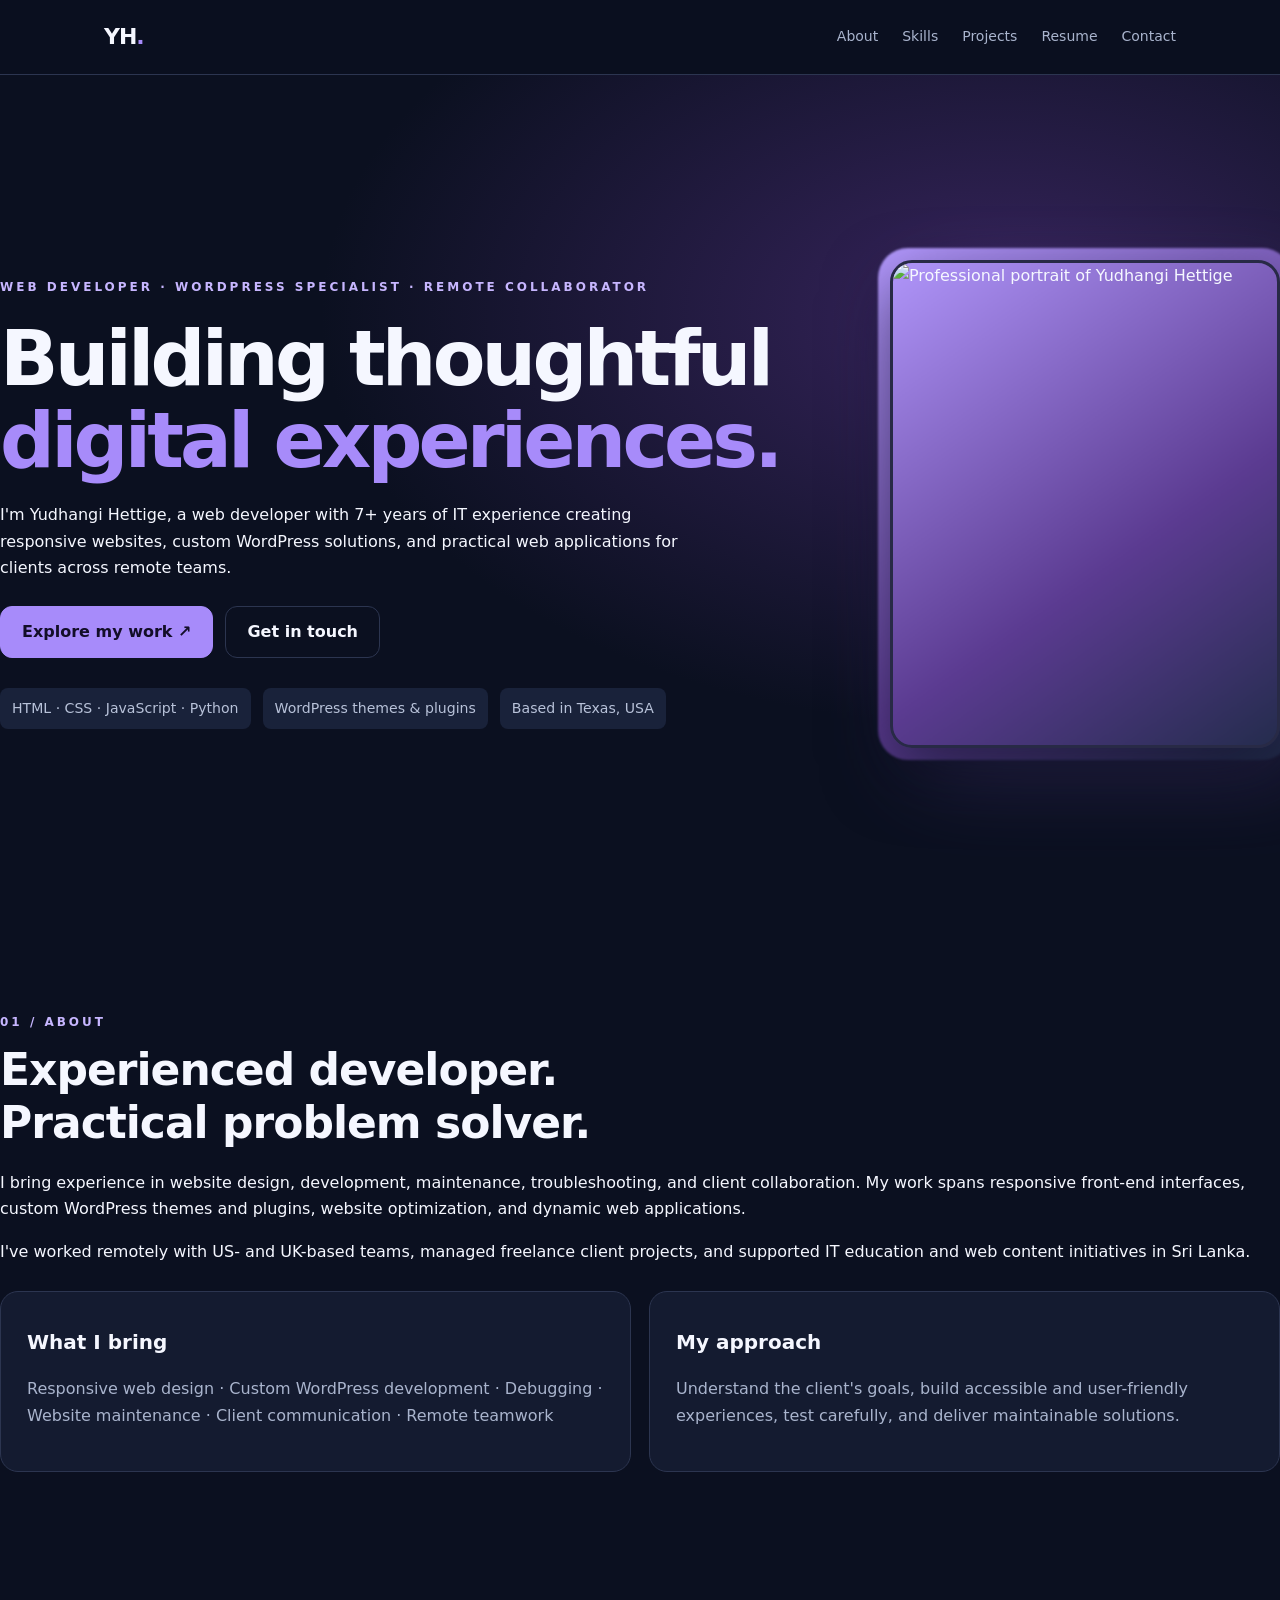
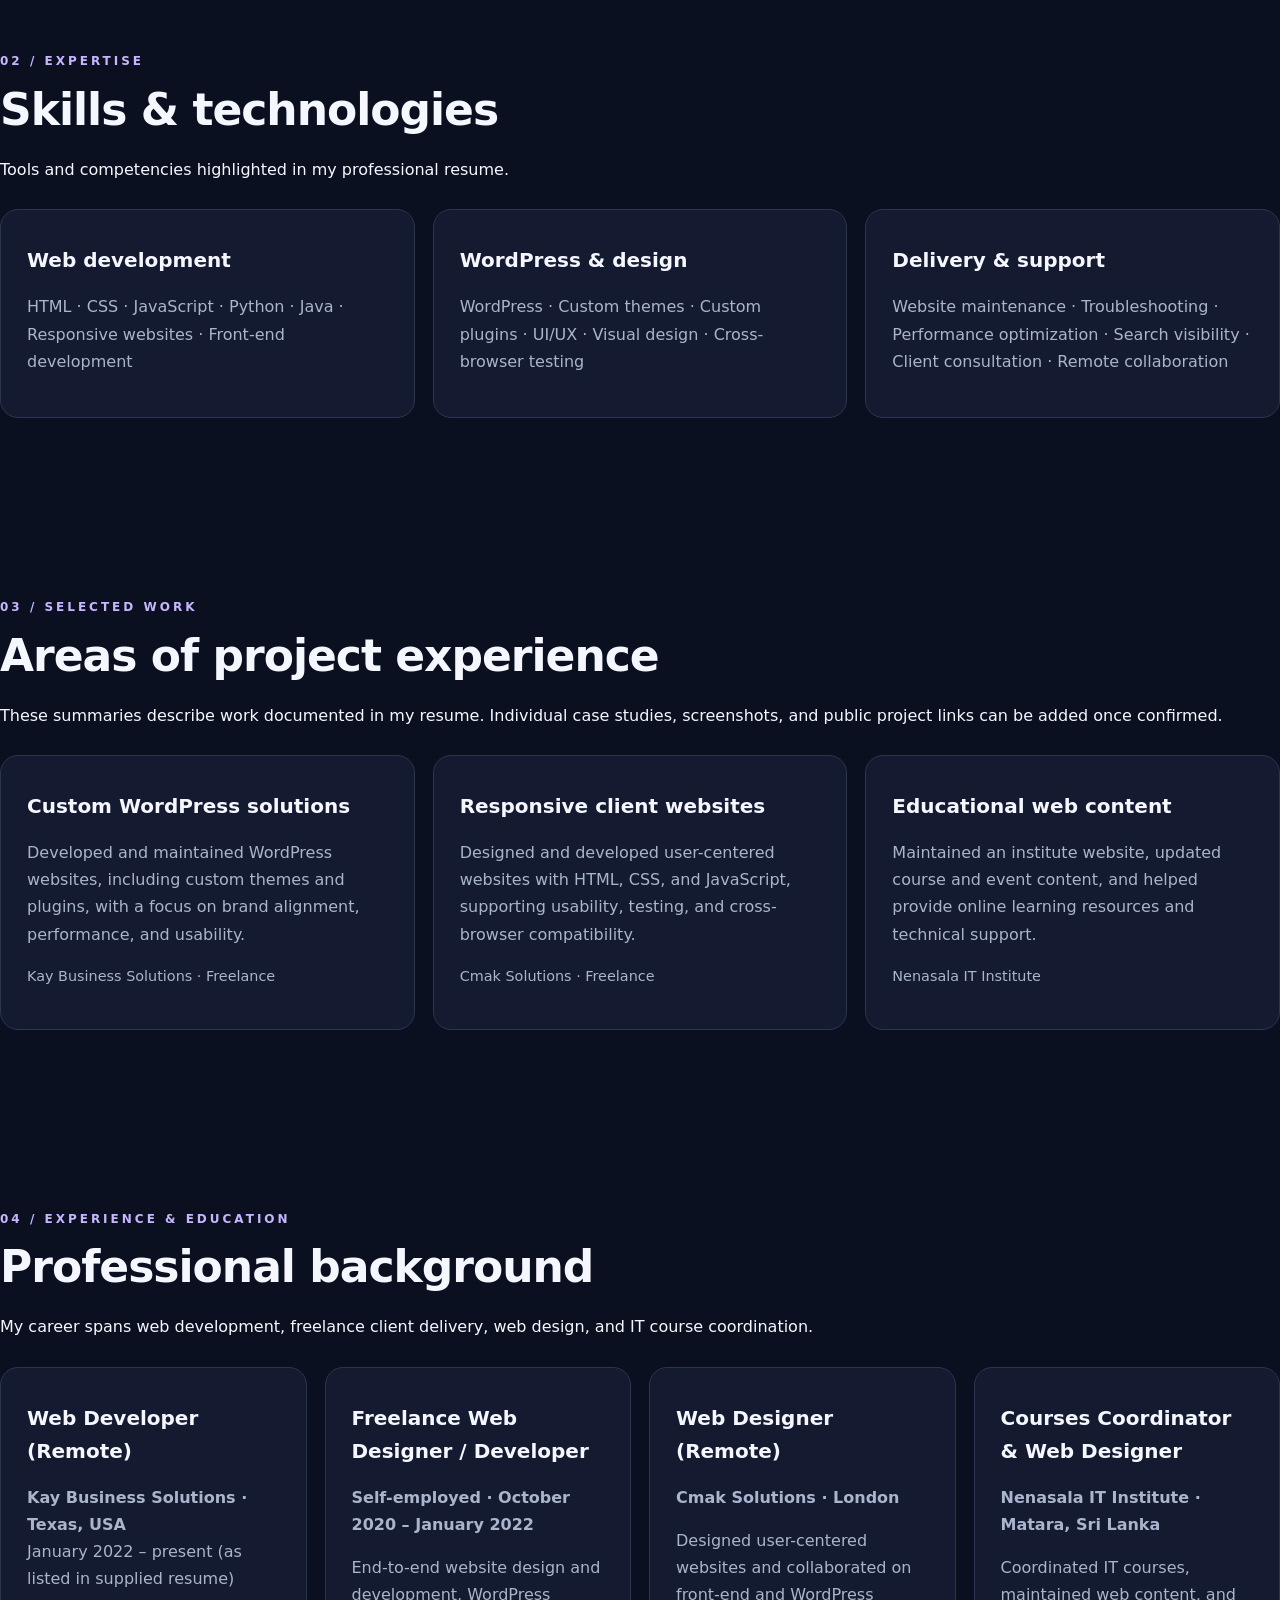
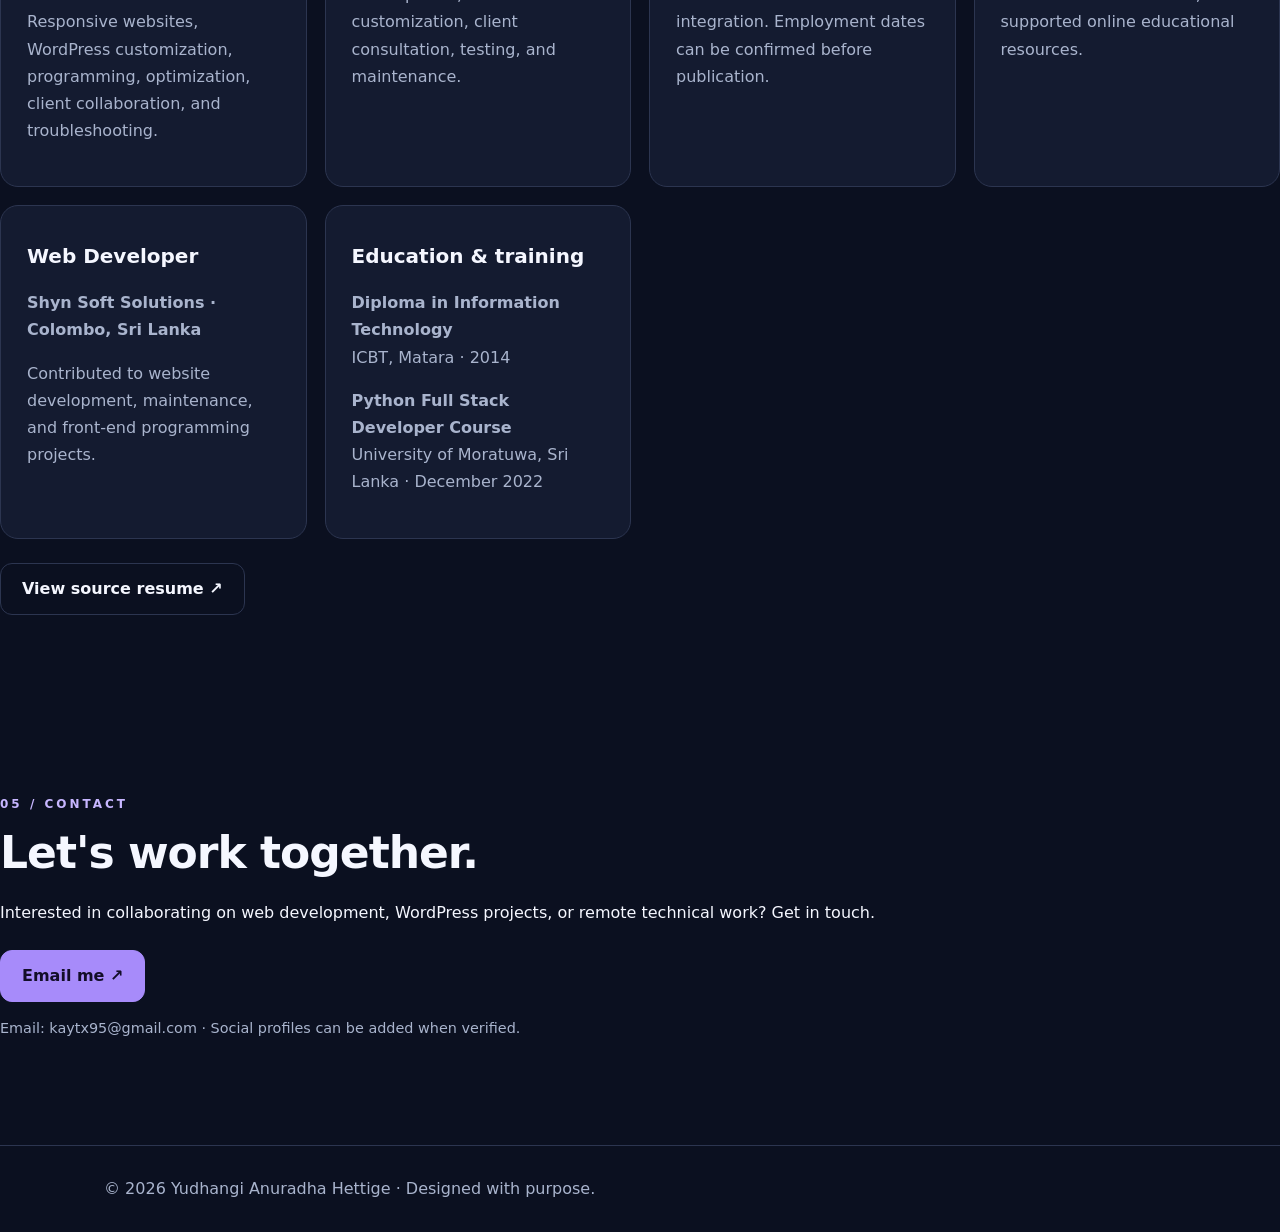
==== index.html @ 3c9ae33c "Add portfolio website homepage" ====
<!DOCTYPE html>

<html lang="en"><head><meta charset="utf-8"/><meta content="width=device-width,initial-scale=1" name="viewport"/><meta content="Portfolio of Yudhangi Anuradha Hettige — web developer specializing in responsive frontend development, WordPress, and modern web experiences." name="description"/><title>Yudhangi Hettige | Web Developer</title><style>:root{--bg:#0b1020;--panel:#141b30;--text:#f5f7ff;--muted:#a9b4cd;--accent:#a78bfa;--line:#2c3550}*{box-sizing:border-box}html{scroll-behavior:smooth}body{margin:0;background:var(--bg);color:var(--text);font:16px/1.65 Inter,system-ui,-apple-system,Segoe UI,sans-serif}a{color:inherit;text-decoration:none}button{font:inherit}header{position:sticky;top:0;background:#0b1020ed;backdrop-filter:blur(12px);z-index:10;border-bottom:1px solid var(--line)}.wrap{max-width:1120px;margin:auto;padding:0 24px}.nav{display:flex;align-items:center;justify-content:space-between;min-height:74px;gap:20px}.logo{font-size:22px;font-weight:800;letter-spacing:-1px}.logo span,.gradient{color:var(--accent)}nav{display:flex;gap:24px;flex-wrap:wrap}nav a{font-size:14px;color:var(--muted)}nav a:hover,a:focus-visible{color:white}section{padding:90px 0}.hero{padding:115px 0 100px;background:radial-gradient(ellipse at 78% 28%,#37245d 0,transparent 48%)}.eyebrow{color:#c7b6ff;text-transform:uppercase;letter-spacing:3px;font-weight:700;font-size:12px}.hero h1{font-size:clamp(44px,7vw,82px);letter-spacing:-3px;line-height:1.07;max-width:860px;margin:20px 0}.lead{font-size:20px;max-width:690px;color:var(--muted)}.actions{display:flex;gap:14px;flex-wrap:wrap;margin-top:32px}.btn{display:inline-block;border-radius:12px;padding:12px 21px;font-weight:700;border:1px solid var(--line)}.primary{background:var(--accent);color:#130e28;border-color:var(--accent)}.btn:hover{transform:translateY(-2px)}.stats{display:flex;gap:32px;flex-wrap:wrap;margin-top:65px;color:var(--muted)}.stats strong{display:block;color:white;font-size:18px}h2{font-size:clamp(30px,4vw,44px);line-height:1.2;letter-spacing:-1px;margin:12px 0 20px}.section-intro{color:var(--muted);max-width:690px}.grid{display:grid;grid-template-columns:repeat(3,1fr);gap:18px;margin-top:30px}.card{background:var(--panel);border:1px solid var(--line);border-radius:18px;padding:26px}.card h3{font-size:20px;margin:8px 0}.card p{color:var(--muted)}.tag{display:inline-block;background:#2b2446;color:#d5c7ff;border:1px solid #493b73;padding:5px 11px;border-radius:100px;font-size:12px;margin:4px 4px 4px 0}.project-icon{font-size:34px}.project-link{display:inline-block;margin-top:14px;color:#cbb8ff;font-weight:700}.about-grid{display:grid;grid-template-columns:1.15fr .85fr;gap:30px;align-items:start}.about-grid p{color:var(--muted)}.resume{background:linear-gradient(110deg,#211b3a,#141b30);border:1px solid #493b73;border-radius:22px;padding:35px;display:flex;justify-content:space-between;align-items:center;gap:20px}.resume p{color:var(--muted)}footer{padding:30px 0;border-top:1px solid var(--line);color:var(--muted)}.contact-links{display:flex;gap:14px;flex-wrap:wrap}.note{font-size:13px;color:var(--muted)}@media(max-width:750px){nav{gap:12px}nav a{font-size:12px}.grid,.about-grid{grid-template-columns:1fr}.resume{display:block}.hero{padding:80px 0}section{padding:65px 0}.hero h1{letter-spacing:-2px}}@media(prefers-reduced-motion:reduce){html{scroll-behavior:auto}.btn:hover{transform:none}}
.hero .container{padding-top:70px;padding-bottom:75px}.hero h1{font-size:clamp(2.7rem,6vw,5.3rem);line-height:1.07;letter-spacing:-.05em}.hero h1 span{color:#a78bfa}.hero p{max-width:680px}.hero-meta{display:flex;gap:12px;flex-wrap:wrap;margin-top:30px;color:#b8c2d9;font-size:.88rem}.hero-meta span{padding:9px 12px;background:#19223a;border-radius:8px}.cards{display:grid;grid-template-columns:repeat(auto-fit,minmax(245px,1fr));gap:18px;margin-top:26px}.cards .card{min-width:0}.cards .card p{line-height:1.7}.muted{color:#a9b4cd;font-size:.9rem}.actions{display:flex;flex-wrap:wrap;gap:12px;margin-top:24px}section{scroll-margin-top:70px}</style><style>
.hero-layout{display:grid;grid-template-columns:minmax(0,1.4fr) minmax(250px,.75fr);align-items:center;gap:clamp(24px,5vw,80px)}
.hero-copy{min-width:0}.hero-portrait{position:relative;max-width:390px;width:100%;justify-self:end;isolation:isolate}
.hero-portrait:before{content:"";position:absolute;inset:-12px;border-radius:30px;background:linear-gradient(145deg,#b49aff,#5b3b91 60%,#202b48);z-index:-1;filter:blur(1px)}
.hero-portrait:after{content:"";position:absolute;inset:30px -20px -20px 30px;background:#9068e6;opacity:.28;filter:blur(45px);z-index:-2}
.hero-portrait img{display:block;width:100%;height:auto;aspect-ratio:4/5;object-fit:cover;object-position:center top;border-radius:22px;border:3px solid #282a46;box-shadow:0 24px 65px #05081680}
@media(max-width:850px){.hero-layout{grid-template-columns:1fr}.hero-portrait{grid-row:1;justify-self:center;max-width:280px}.hero-copy{text-align:center}.hero-copy .actions,.hero-copy .hero-meta{justify-content:center}.hero-copy .lead{margin-inline:auto}.hero-copy h1{margin-inline:auto}}
</style></head><body><header><div class="wrap nav"><a class="logo" href="#home">YH<span>.</span></a><nav aria-label="Main navigation"><a href="#about">About</a><a href="#skills">Skills</a><a href="#projects">Projects</a><a href="#resume">Resume</a><a href="#contact">Contact</a></nav></div></header><main><section class="hero" id="home"><div class="container"><div class="hero-layout"><div class="hero-copy"><div class="eyebrow">WEB DEVELOPER · WORDPRESS SPECIALIST · REMOTE COLLABORATOR</div><h1>Building thoughtful<br/><span>digital experiences.</span></h1><p>I'm Yudhangi Hettige, a web developer with 7+ years of IT experience creating responsive websites, custom WordPress solutions, and practical web applications for clients across remote teams.</p><div class="actions"><a class="btn primary" href="#projects">Explore my work ↗</a><a class="btn secondary" href="mailto:kaytx95@gmail.com">Get in touch</a></div><div class="hero-meta"><span>HTML · CSS · JavaScript · Python</span><span>WordPress themes &amp; plugins</span><span>Based in Texas, USA</span></div></div><div class="hero-portrait"><img alt="Professional portrait of Yudhangi Hettige" height="1200" loading="eager" src="professional-headshot.png" width="1200"/></div></div></div></section><section id="about"><div class="container"><div class="eyebrow">01 / ABOUT</div><h2>Experienced developer.<br/>Practical problem solver.</h2><p>I bring experience in website design, development, maintenance, troubleshooting, and client collaboration. My work spans responsive front-end interfaces, custom WordPress themes and plugins, website optimization, and dynamic web applications.</p><p>I've worked remotely with US- and UK-based teams, managed freelance client projects, and supported IT education and web content initiatives in Sri Lanka.</p><div class="cards"><article class="card"><h3>What I bring</h3><p>Responsive web design · Custom WordPress development · Debugging · Website maintenance · Client communication · Remote teamwork</p></article><article class="card"><h3>My approach</h3><p>Understand the client's goals, build accessible and user-friendly experiences, test carefully, and deliver maintainable solutions.</p></article></div></div></section><section id="skills"><div class="container"><div class="eyebrow">02 / EXPERTISE</div><h2>Skills &amp; technologies</h2><p>Tools and competencies highlighted in my professional resume.</p><div class="cards"><article class="card"><h3>Web development</h3><p>HTML · CSS · JavaScript · Python · Java · Responsive websites · Front-end development</p></article><article class="card"><h3>WordPress &amp; design</h3><p>WordPress · Custom themes · Custom plugins · UI/UX · Visual design · Cross-browser testing</p></article><article class="card"><h3>Delivery &amp; support</h3><p>Website maintenance · Troubleshooting · Performance optimization · Search visibility · Client consultation · Remote collaboration</p></article></div></div></section><section id="projects"><div class="container"><div class="eyebrow">03 / SELECTED WORK</div><h2>Areas of project experience</h2><p>These summaries describe work documented in my resume. Individual case studies, screenshots, and public project links can be added once confirmed.</p><div class="cards"><article class="card"><h3>Custom WordPress solutions</h3><p>Developed and maintained WordPress websites, including custom themes and plugins, with a focus on brand alignment, performance, and usability.</p><p class="muted">Kay Business Solutions · Freelance</p></article><article class="card"><h3>Responsive client websites</h3><p>Designed and developed user-centered websites with HTML, CSS, and JavaScript, supporting usability, testing, and cross-browser compatibility.</p><p class="muted">Cmak Solutions · Freelance</p></article><article class="card"><h3>Educational web content</h3><p>Maintained an institute website, updated course and event content, and helped provide online learning resources and technical support.</p><p class="muted">Nenasala IT Institute</p></article></div></div></section><section id="resume"><div class="container"><div class="eyebrow">04 / EXPERIENCE &amp; EDUCATION</div><h2>Professional background</h2><p>My career spans web development, freelance client delivery, web design, and IT course coordination.</p><div class="cards"><article class="card"><h3>Web Developer (Remote)</h3><p><strong>Kay Business Solutions · Texas, USA</strong><br/>January 2022 – present (as listed in supplied resume)</p><p>Responsive websites, WordPress customization, programming, optimization, client collaboration, and troubleshooting.</p></article><article class="card"><h3>Freelance Web Designer / Developer</h3><p><strong>Self-employed · October 2020 – January 2022</strong></p><p>End-to-end website design and development, WordPress customization, client consultation, testing, and maintenance.</p></article><article class="card"><h3>Web Designer (Remote)</h3><p><strong>Cmak Solutions · London</strong></p><p>Designed user-centered websites and collaborated on front-end and WordPress integration. Employment dates can be confirmed before publication.</p></article><article class="card"><h3>Courses Coordinator &amp; Web Designer</h3><p><strong>Nenasala IT Institute · Matara, Sri Lanka</strong></p><p>Coordinated IT courses, maintained web content, and supported online educational resources.</p></article><article class="card"><h3>Web Developer</h3><p><strong>Shyn Soft Solutions · Colombo, Sri Lanka</strong></p><p>Contributed to website development, maintenance, and front-end programming projects.</p></article><article class="card"><h3>Education &amp; training</h3><p><strong>Diploma in Information Technology</strong><br/>ICBT, Matara · 2014</p><p><strong>Python Full Stack Developer Course</strong><br/>University of Moratuwa, Sri Lanka · December 2022</p></article></div><div class="actions"><a class="btn secondary" href="resume.pdf" rel="noopener" target="_blank">View source resume ↗</a></div></div></section><section id="contact"><div class="container"><div class="eyebrow">05 / CONTACT</div><h2>Let's work together.</h2><p>Interested in collaborating on web development, WordPress projects, or remote technical work? Get in touch.</p><div class="actions"><a class="btn primary" href="mailto:kaytx95@gmail.com">Email me ↗</a></div><p class="muted">Email: kaytx95@gmail.com · Social profiles can be added when verified.</p></div></section></main><footer><div class="wrap">© <span id="year"></span> Yudhangi Anuradha Hettige · Designed with purpose.</div></footer><script>document.getElementById('year').textContent=new Date().getFullYear();</script></body></html>
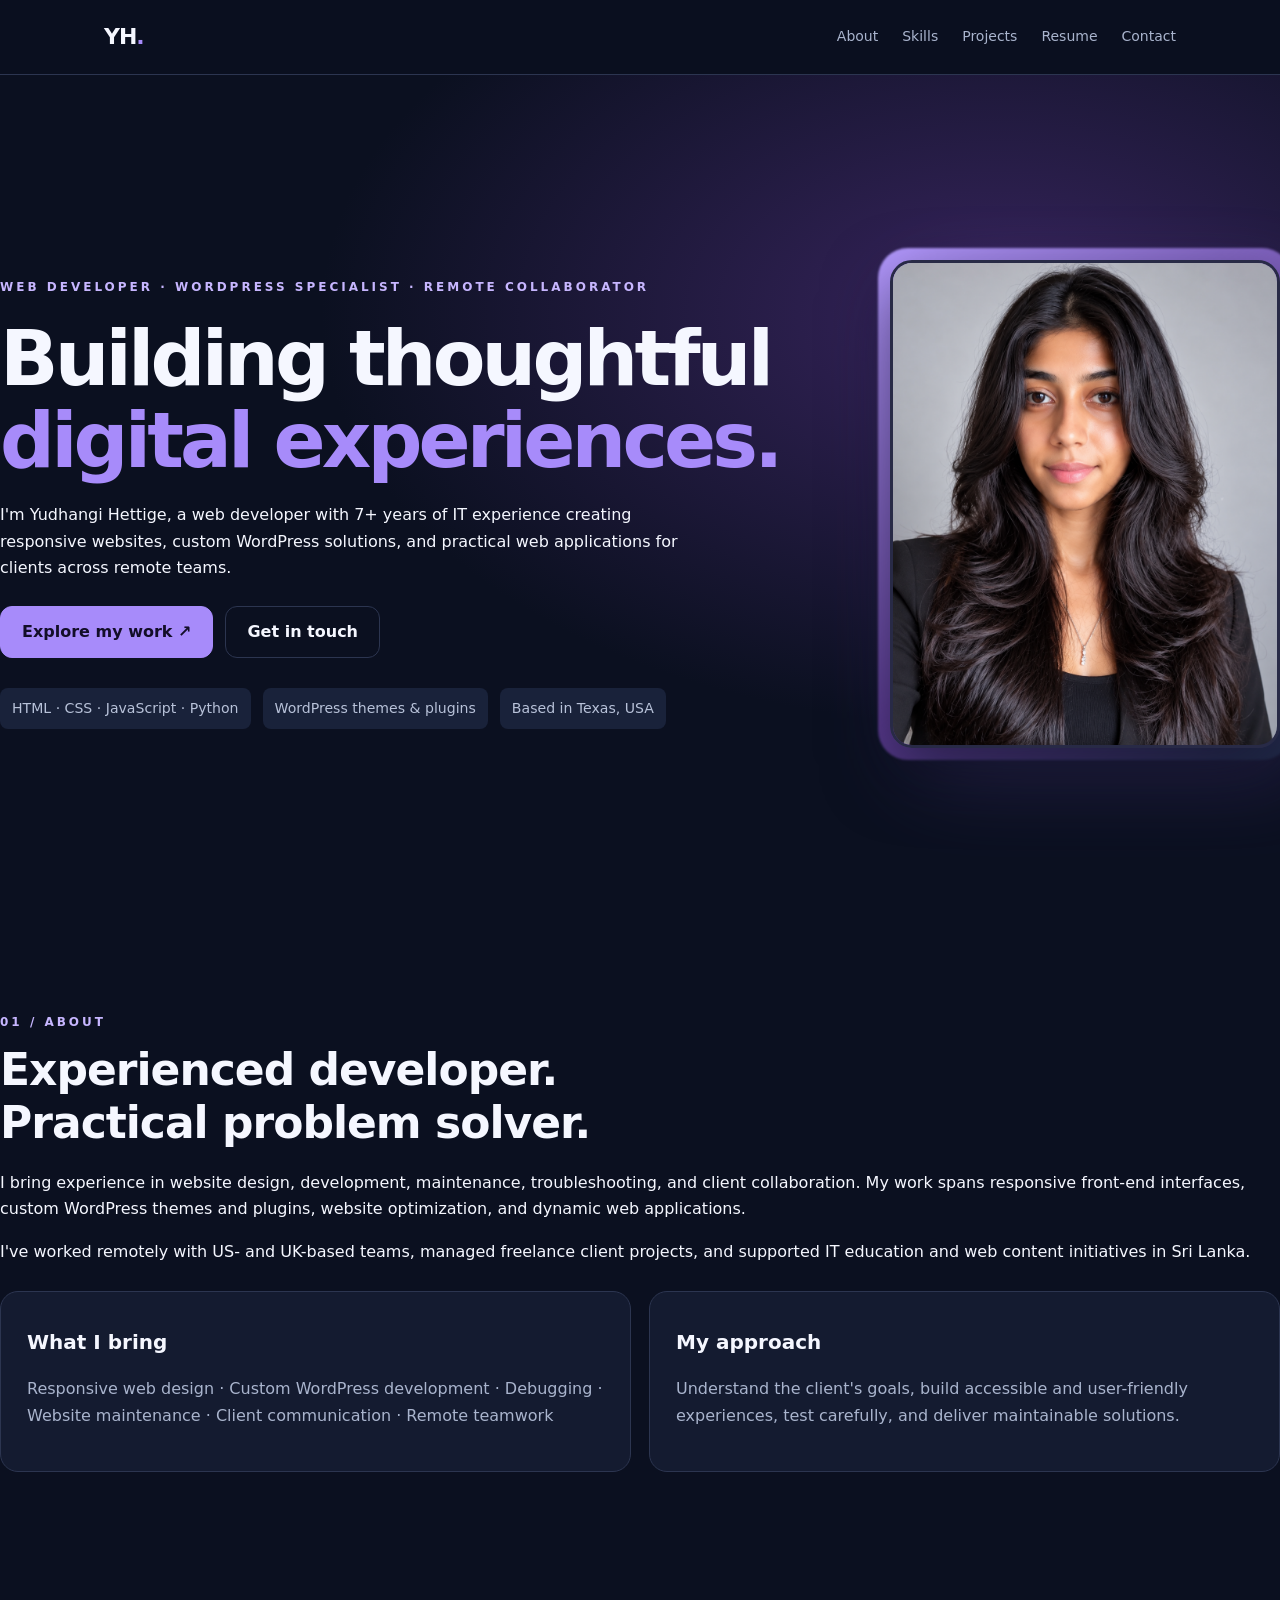
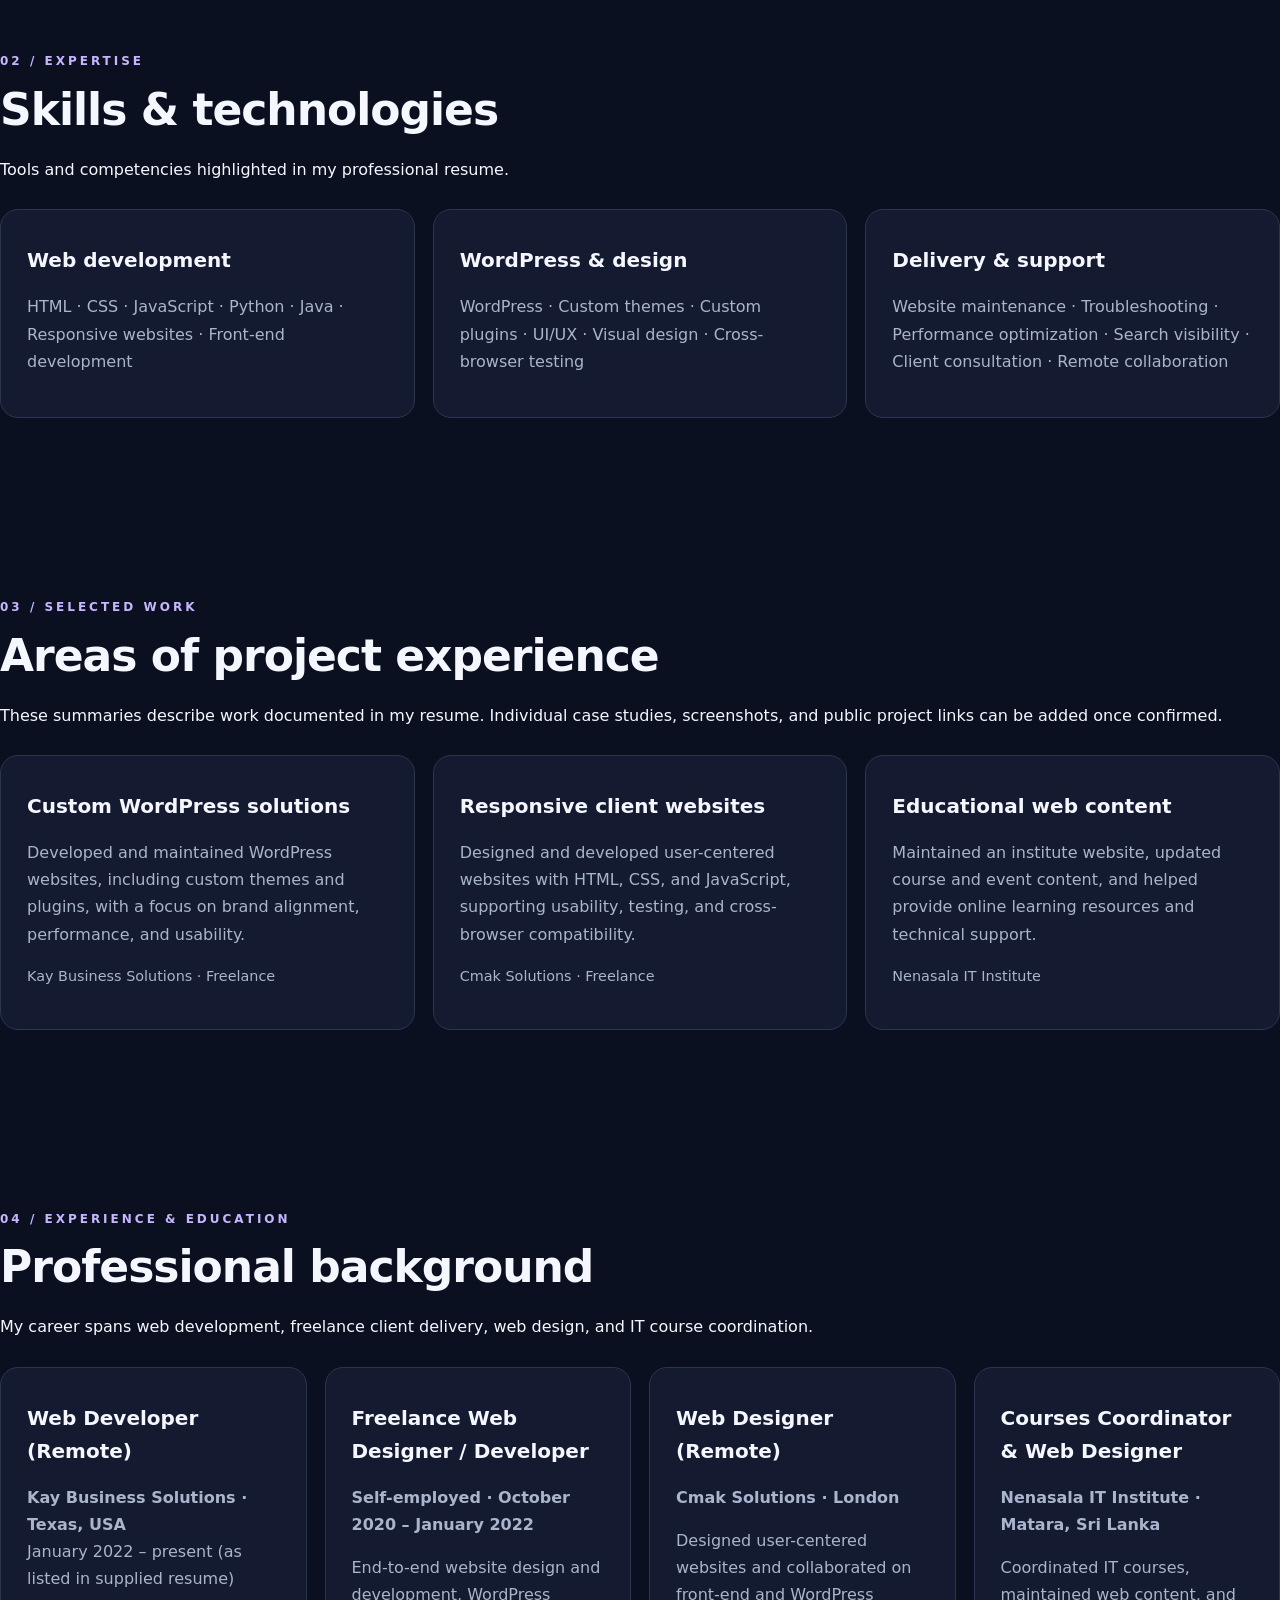
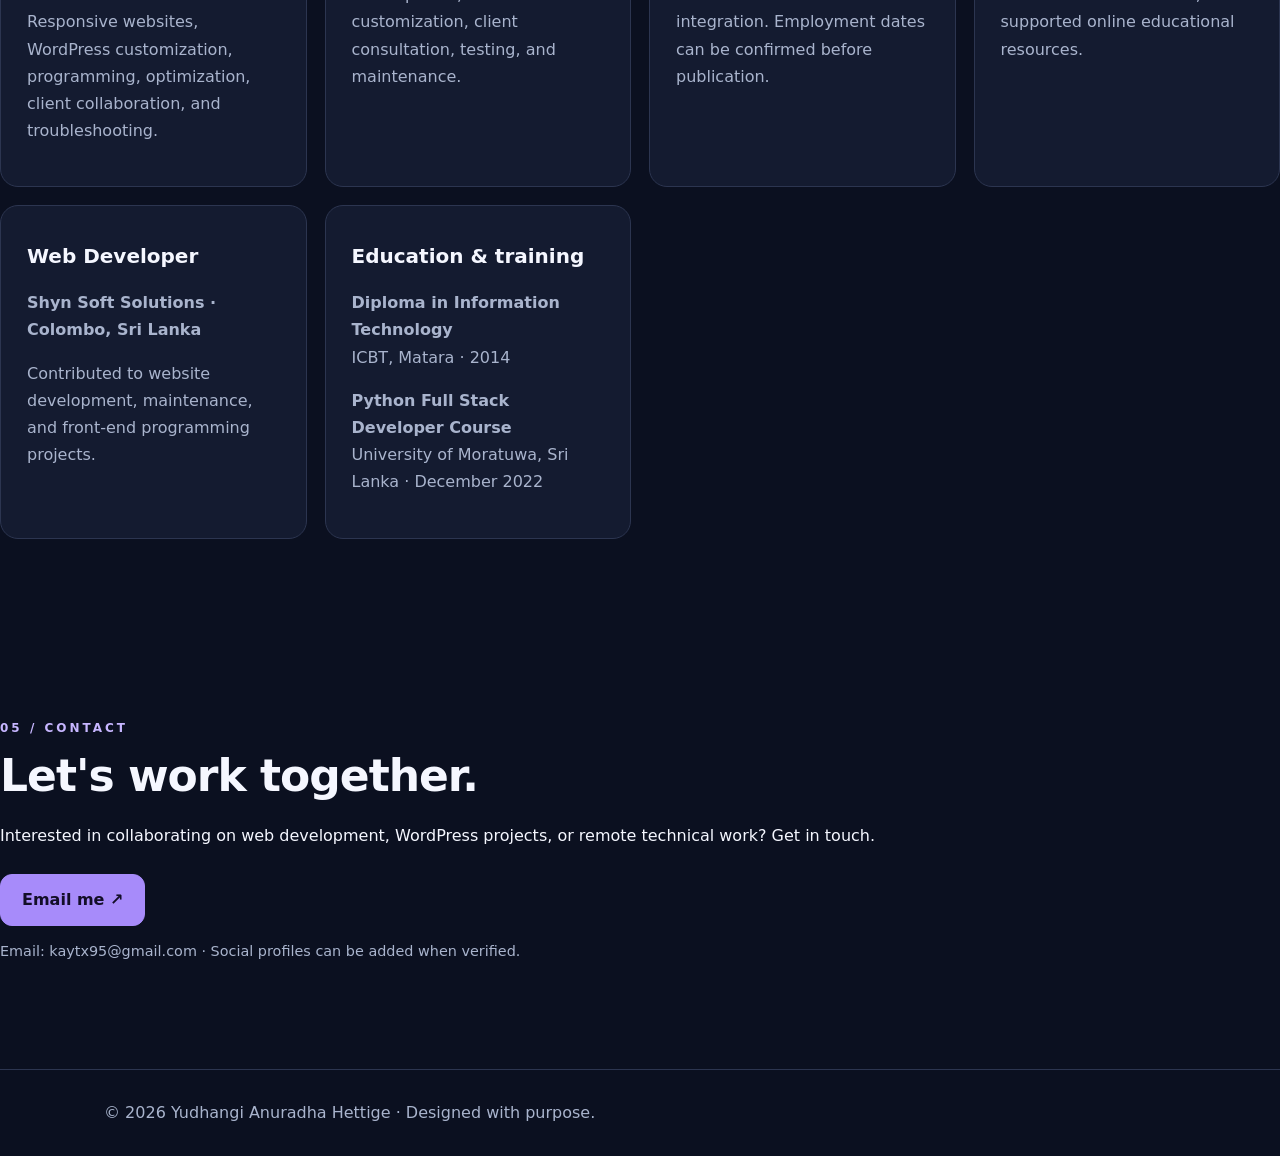
==== commit 3f4f936d: "Remove unavailable resume link from portfolio" ====
--- a/index.html
+++ b/index.html
@@ -8,4 +8,4 @@
 .hero-portrait:after{content:"";position:absolute;inset:30px -20px -20px 30px;background:#9068e6;opacity:.28;filter:blur(45px);z-index:-2}
 .hero-portrait img{display:block;width:100%;height:auto;aspect-ratio:4/5;object-fit:cover;object-position:center top;border-radius:22px;border:3px solid #282a46;box-shadow:0 24px 65px #05081680}
 @media(max-width:850px){.hero-layout{grid-template-columns:1fr}.hero-portrait{grid-row:1;justify-self:center;max-width:280px}.hero-copy{text-align:center}.hero-copy .actions,.hero-copy .hero-meta{justify-content:center}.hero-copy .lead{margin-inline:auto}.hero-copy h1{margin-inline:auto}}
-</style></head><body><header><div class="wrap nav"><a class="logo" href="#home">YH<span>.</span></a><nav aria-label="Main navigation"><a href="#about">About</a><a href="#skills">Skills</a><a href="#projects">Projects</a><a href="#resume">Resume</a><a href="#contact">Contact</a></nav></div></header><main><section class="hero" id="home"><div class="container"><div class="hero-layout"><div class="hero-copy"><div class="eyebrow">WEB DEVELOPER · WORDPRESS SPECIALIST · REMOTE COLLABORATOR</div><h1>Building thoughtful<br/><span>digital experiences.</span></h1><p>I'm Yudhangi Hettige, a web developer with 7+ years of IT experience creating responsive websites, custom WordPress solutions, and practical web applications for clients across remote teams.</p><div class="actions"><a class="btn primary" href="#projects">Explore my work ↗</a><a class="btn secondary" href="mailto:kaytx95@gmail.com">Get in touch</a></div><div class="hero-meta"><span>HTML · CSS · JavaScript · Python</span><span>WordPress themes &amp; plugins</span><span>Based in Texas, USA</span></div></div><div class="hero-portrait"><img alt="Professional portrait of Yudhangi Hettige" height="1200" loading="eager" src="professional-headshot.png" width="1200"/></div></div></div></section><section id="about"><div class="container"><div class="eyebrow">01 / ABOUT</div><h2>Experienced developer.<br/>Practical problem solver.</h2><p>I bring experience in website design, development, maintenance, troubleshooting, and client collaboration. My work spans responsive front-end interfaces, custom WordPress themes and plugins, website optimization, and dynamic web applications.</p><p>I've worked remotely with US- and UK-based teams, managed freelance client projects, and supported IT education and web content initiatives in Sri Lanka.</p><div class="cards"><article class="card"><h3>What I bring</h3><p>Responsive web design · Custom WordPress development · Debugging · Website maintenance · Client communication · Remote teamwork</p></article><article class="card"><h3>My approach</h3><p>Understand the client's goals, build accessible and user-friendly experiences, test carefully, and deliver maintainable solutions.</p></article></div></div></section><section id="skills"><div class="container"><div class="eyebrow">02 / EXPERTISE</div><h2>Skills &amp; technologies</h2><p>Tools and competencies highlighted in my professional resume.</p><div class="cards"><article class="card"><h3>Web development</h3><p>HTML · CSS · JavaScript · Python · Java · Responsive websites · Front-end development</p></article><article class="card"><h3>WordPress &amp; design</h3><p>WordPress · Custom themes · Custom plugins · UI/UX · Visual design · Cross-browser testing</p></article><article class="card"><h3>Delivery &amp; support</h3><p>Website maintenance · Troubleshooting · Performance optimization · Search visibility · Client consultation · Remote collaboration</p></article></div></div></section><section id="projects"><div class="container"><div class="eyebrow">03 / SELECTED WORK</div><h2>Areas of project experience</h2><p>These summaries describe work documented in my resume. Individual case studies, screenshots, and public project links can be added once confirmed.</p><div class="cards"><article class="card"><h3>Custom WordPress solutions</h3><p>Developed and maintained WordPress websites, including custom themes and plugins, with a focus on brand alignment, performance, and usability.</p><p class="muted">Kay Business Solutions · Freelance</p></article><article class="card"><h3>Responsive client websites</h3><p>Designed and developed user-centered websites with HTML, CSS, and JavaScript, supporting usability, testing, and cross-browser compatibility.</p><p class="muted">Cmak Solutions · Freelance</p></article><article class="card"><h3>Educational web content</h3><p>Maintained an institute website, updated course and event content, and helped provide online learning resources and technical support.</p><p class="muted">Nenasala IT Institute</p></article></div></div></section><section id="resume"><div class="container"><div class="eyebrow">04 / EXPERIENCE &amp; EDUCATION</div><h2>Professional background</h2><p>My career spans web development, freelance client delivery, web design, and IT course coordination.</p><div class="cards"><article class="card"><h3>Web Developer (Remote)</h3><p><strong>Kay Business Solutions · Texas, USA</strong><br/>January 2022 – present (as listed in supplied resume)</p><p>Responsive websites, WordPress customization, programming, optimization, client collaboration, and troubleshooting.</p></article><article class="card"><h3>Freelance Web Designer / Developer</h3><p><strong>Self-employed · October 2020 – January 2022</strong></p><p>End-to-end website design and development, WordPress customization, client consultation, testing, and maintenance.</p></article><article class="card"><h3>Web Designer (Remote)</h3><p><strong>Cmak Solutions · London</strong></p><p>Designed user-centered websites and collaborated on front-end and WordPress integration. Employment dates can be confirmed before publication.</p></article><article class="card"><h3>Courses Coordinator &amp; Web Designer</h3><p><strong>Nenasala IT Institute · Matara, Sri Lanka</strong></p><p>Coordinated IT courses, maintained web content, and supported online educational resources.</p></article><article class="card"><h3>Web Developer</h3><p><strong>Shyn Soft Solutions · Colombo, Sri Lanka</strong></p><p>Contributed to website development, maintenance, and front-end programming projects.</p></article><article class="card"><h3>Education &amp; training</h3><p><strong>Diploma in Information Technology</strong><br/>ICBT, Matara · 2014</p><p><strong>Python Full Stack Developer Course</strong><br/>University of Moratuwa, Sri Lanka · December 2022</p></article></div><div class="actions"><a class="btn secondary" href="resume.pdf" rel="noopener" target="_blank">View source resume ↗</a></div></div></section><section id="contact"><div class="container"><div class="eyebrow">05 / CONTACT</div><h2>Let's work together.</h2><p>Interested in collaborating on web development, WordPress projects, or remote technical work? Get in touch.</p><div class="actions"><a class="btn primary" href="mailto:kaytx95@gmail.com">Email me ↗</a></div><p class="muted">Email: kaytx95@gmail.com · Social profiles can be added when verified.</p></div></section></main><footer><div class="wrap">© <span id="year"></span> Yudhangi Anuradha Hettige · Designed with purpose.</div></footer><script>document.getElementById('year').textContent=new Date().getFullYear();</script></body></html>+</style></head><body><header><div class="wrap nav"><a class="logo" href="#home">YH<span>.</span></a><nav aria-label="Main navigation"><a href="#about">About</a><a href="#skills">Skills</a><a href="#projects">Projects</a><a href="#resume">Resume</a><a href="#contact">Contact</a></nav></div></header><main><section class="hero" id="home"><div class="container"><div class="hero-layout"><div class="hero-copy"><div class="eyebrow">WEB DEVELOPER · WORDPRESS SPECIALIST · REMOTE COLLABORATOR</div><h1>Building thoughtful<br/><span>digital experiences.</span></h1><p>I'm Yudhangi Hettige, a web developer with 7+ years of IT experience creating responsive websites, custom WordPress solutions, and practical web applications for clients across remote teams.</p><div class="actions"><a class="btn primary" href="#projects">Explore my work ↗</a><a class="btn secondary" href="mailto:kaytx95@gmail.com">Get in touch</a></div><div class="hero-meta"><span>HTML · CSS · JavaScript · Python</span><span>WordPress themes &amp; plugins</span><span>Based in Texas, USA</span></div></div><div class="hero-portrait"><img alt="Professional portrait of Yudhangi Hettige" height="1200" loading="eager" src="professional-headshot.png" width="1200"/></div></div></div></section><section id="about"><div class="container"><div class="eyebrow">01 / ABOUT</div><h2>Experienced developer.<br/>Practical problem solver.</h2><p>I bring experience in website design, development, maintenance, troubleshooting, and client collaboration. My work spans responsive front-end interfaces, custom WordPress themes and plugins, website optimization, and dynamic web applications.</p><p>I've worked remotely with US- and UK-based teams, managed freelance client projects, and supported IT education and web content initiatives in Sri Lanka.</p><div class="cards"><article class="card"><h3>What I bring</h3><p>Responsive web design · Custom WordPress development · Debugging · Website maintenance · Client communication · Remote teamwork</p></article><article class="card"><h3>My approach</h3><p>Understand the client's goals, build accessible and user-friendly experiences, test carefully, and deliver maintainable solutions.</p></article></div></div></section><section id="skills"><div class="container"><div class="eyebrow">02 / EXPERTISE</div><h2>Skills &amp; technologies</h2><p>Tools and competencies highlighted in my professional resume.</p><div class="cards"><article class="card"><h3>Web development</h3><p>HTML · CSS · JavaScript · Python · Java · Responsive websites · Front-end development</p></article><article class="card"><h3>WordPress &amp; design</h3><p>WordPress · Custom themes · Custom plugins · UI/UX · Visual design · Cross-browser testing</p></article><article class="card"><h3>Delivery &amp; support</h3><p>Website maintenance · Troubleshooting · Performance optimization · Search visibility · Client consultation · Remote collaboration</p></article></div></div></section><section id="projects"><div class="container"><div class="eyebrow">03 / SELECTED WORK</div><h2>Areas of project experience</h2><p>These summaries describe work documented in my resume. Individual case studies, screenshots, and public project links can be added once confirmed.</p><div class="cards"><article class="card"><h3>Custom WordPress solutions</h3><p>Developed and maintained WordPress websites, including custom themes and plugins, with a focus on brand alignment, performance, and usability.</p><p class="muted">Kay Business Solutions · Freelance</p></article><article class="card"><h3>Responsive client websites</h3><p>Designed and developed user-centered websites with HTML, CSS, and JavaScript, supporting usability, testing, and cross-browser compatibility.</p><p class="muted">Cmak Solutions · Freelance</p></article><article class="card"><h3>Educational web content</h3><p>Maintained an institute website, updated course and event content, and helped provide online learning resources and technical support.</p><p class="muted">Nenasala IT Institute</p></article></div></div></section><section id="resume"><div class="container"><div class="eyebrow">04 / EXPERIENCE &amp; EDUCATION</div><h2>Professional background</h2><p>My career spans web development, freelance client delivery, web design, and IT course coordination.</p><div class="cards"><article class="card"><h3>Web Developer (Remote)</h3><p><strong>Kay Business Solutions · Texas, USA</strong><br/>January 2022 – present (as listed in supplied resume)</p><p>Responsive websites, WordPress customization, programming, optimization, client collaboration, and troubleshooting.</p></article><article class="card"><h3>Freelance Web Designer / Developer</h3><p><strong>Self-employed · October 2020 – January 2022</strong></p><p>End-to-end website design and development, WordPress customization, client consultation, testing, and maintenance.</p></article><article class="card"><h3>Web Designer (Remote)</h3><p><strong>Cmak Solutions · London</strong></p><p>Designed user-centered websites and collaborated on front-end and WordPress integration. Employment dates can be confirmed before publication.</p></article><article class="card"><h3>Courses Coordinator &amp; Web Designer</h3><p><strong>Nenasala IT Institute · Matara, Sri Lanka</strong></p><p>Coordinated IT courses, maintained web content, and supported online educational resources.</p></article><article class="card"><h3>Web Developer</h3><p><strong>Shyn Soft Solutions · Colombo, Sri Lanka</strong></p><p>Contributed to website development, maintenance, and front-end programming projects.</p></article><article class="card"><h3>Education &amp; training</h3><p><strong>Diploma in Information Technology</strong><br/>ICBT, Matara · 2014</p><p><strong>Python Full Stack Developer Course</strong><br/>University of Moratuwa, Sri Lanka · December 2022</p></article></div></div></section><section id="contact"><div class="container"><div class="eyebrow">05 / CONTACT</div><h2>Let's work together.</h2><p>Interested in collaborating on web development, WordPress projects, or remote technical work? Get in touch.</p><div class="actions"><a class="btn primary" href="mailto:kaytx95@gmail.com">Email me ↗</a></div><p class="muted">Email: kaytx95@gmail.com · Social profiles can be added when verified.</p></div></section></main><footer><div class="wrap">© <span id="year"></span> Yudhangi Anuradha Hettige · Designed with purpose.</div></footer><script>document.getElementById('year').textContent=new Date().getFullYear();</script></body></html>
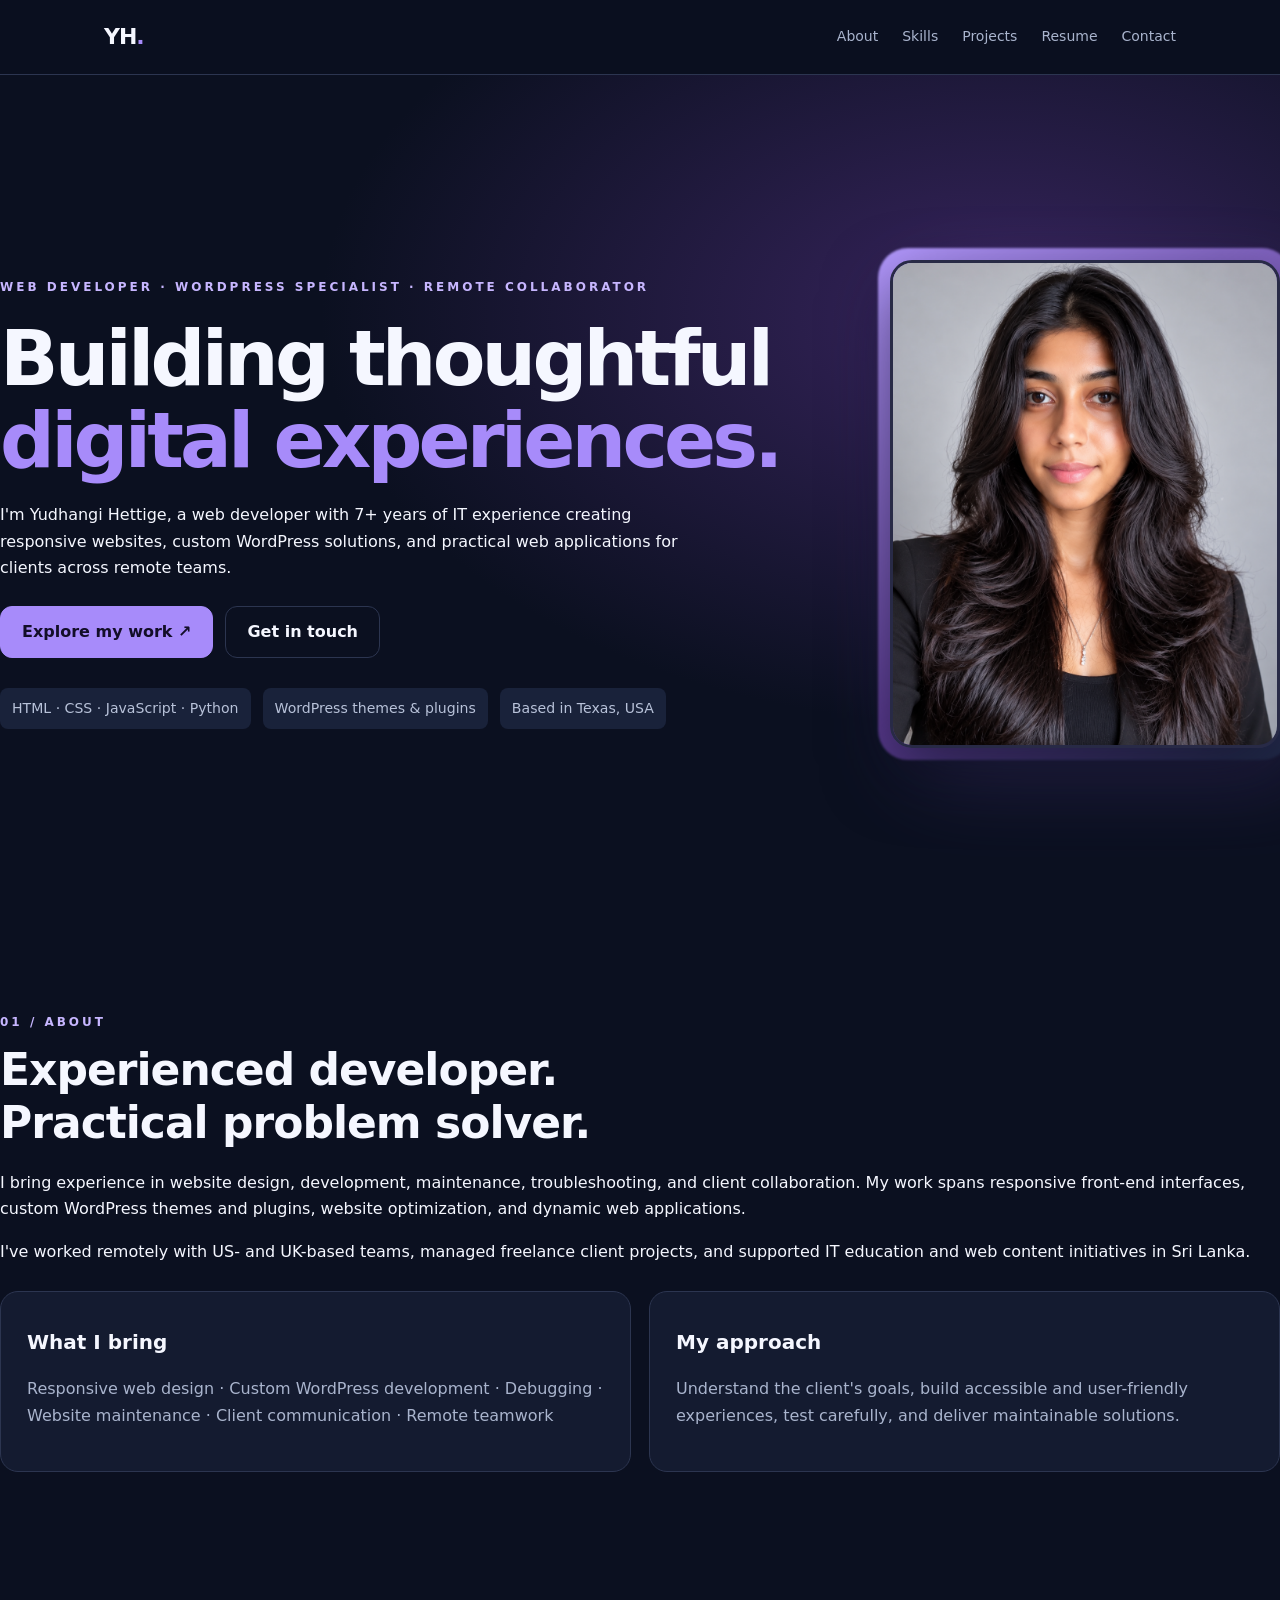
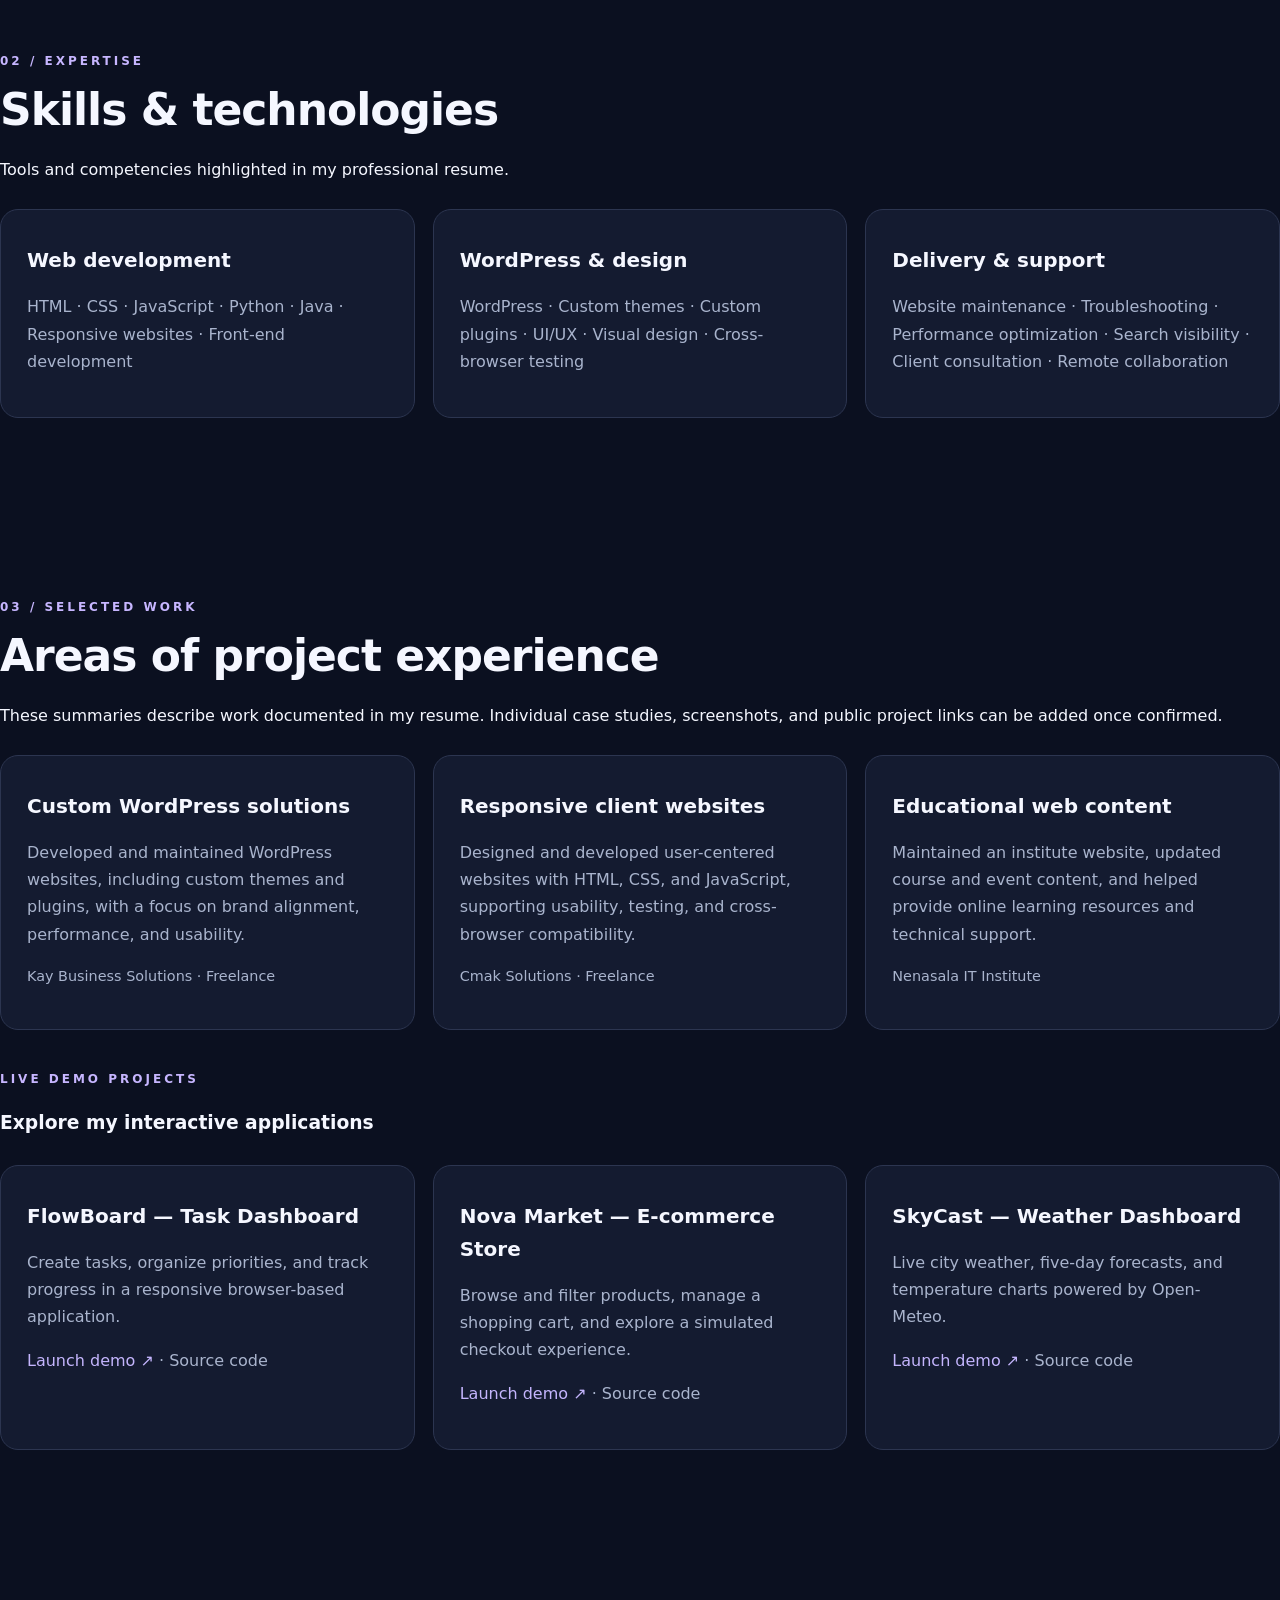
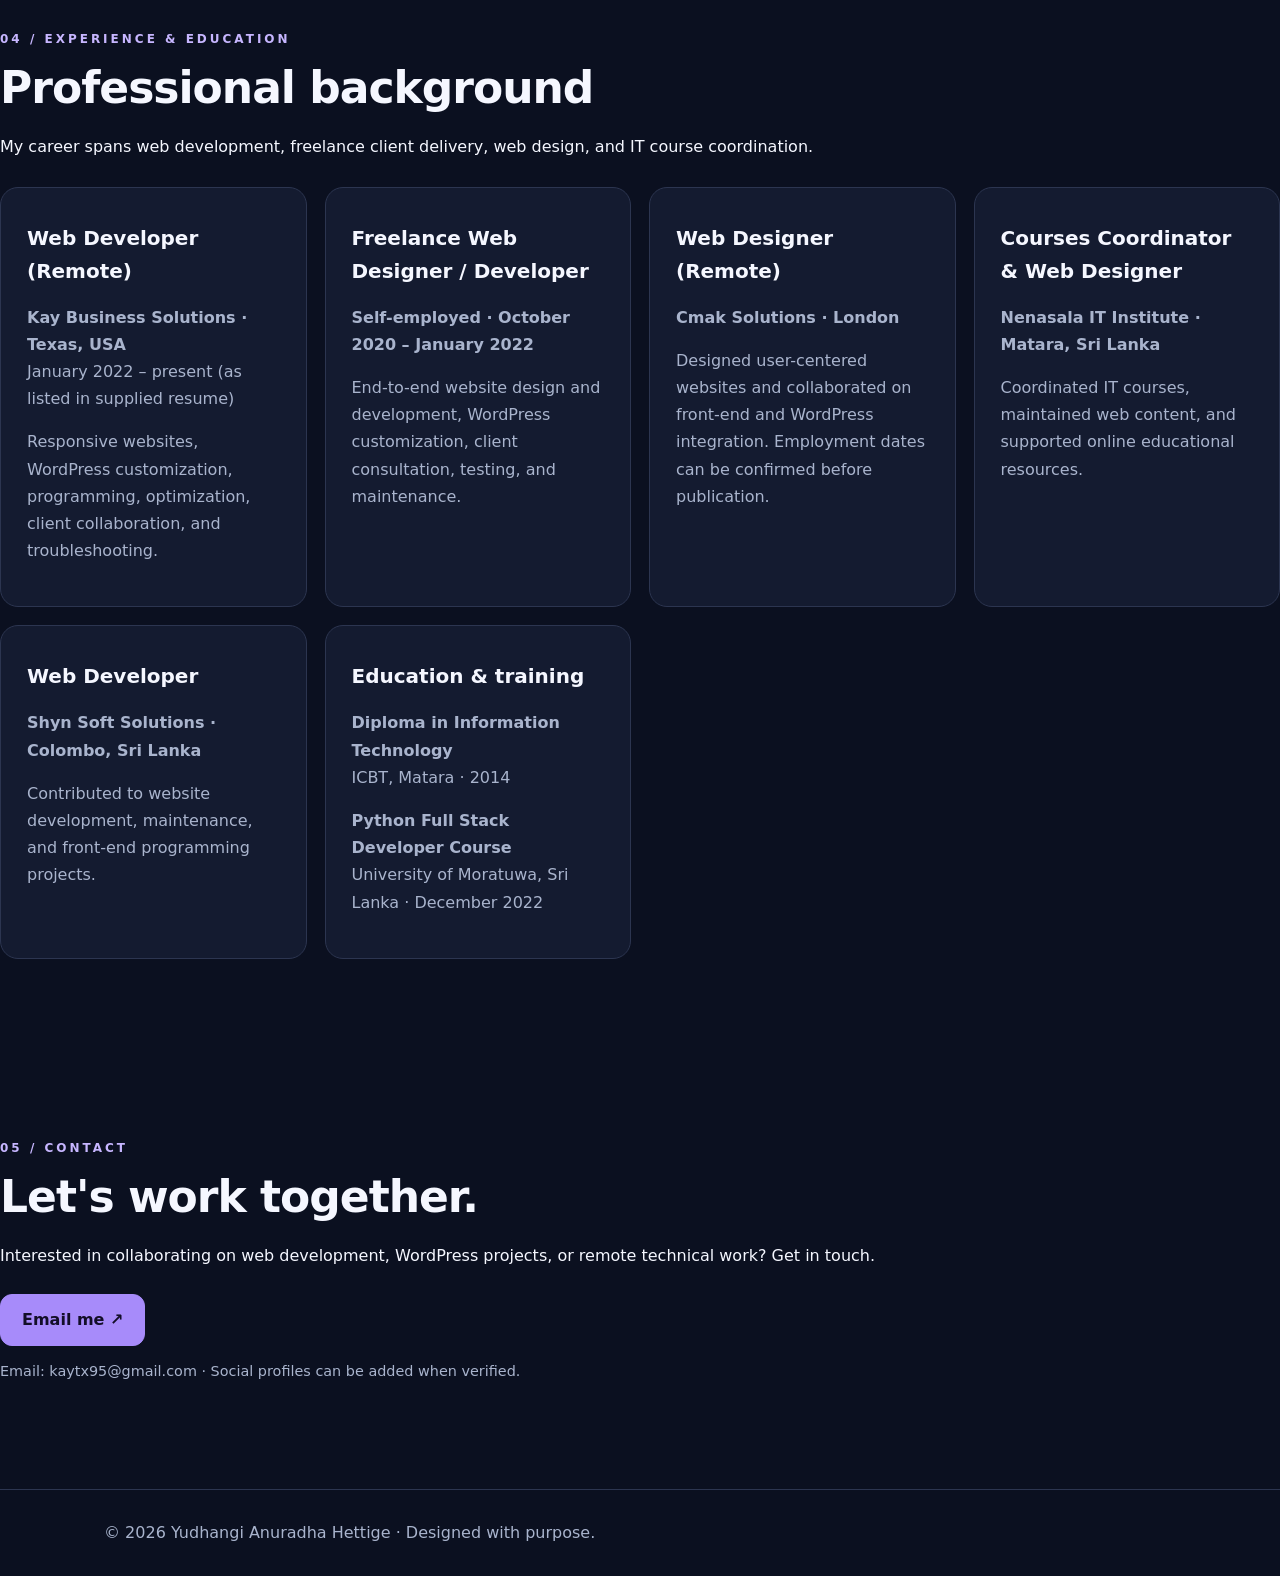
==== commit 57cc5d47: "Show three interactive projects on portfolio homepage" ====
--- a/index.html
+++ b/index.html
@@ -8,4 +8,4 @@
 .hero-portrait:after{content:"";position:absolute;inset:30px -20px -20px 30px;background:#9068e6;opacity:.28;filter:blur(45px);z-index:-2}
 .hero-portrait img{display:block;width:100%;height:auto;aspect-ratio:4/5;object-fit:cover;object-position:center top;border-radius:22px;border:3px solid #282a46;box-shadow:0 24px 65px #05081680}
 @media(max-width:850px){.hero-layout{grid-template-columns:1fr}.hero-portrait{grid-row:1;justify-self:center;max-width:280px}.hero-copy{text-align:center}.hero-copy .actions,.hero-copy .hero-meta{justify-content:center}.hero-copy .lead{margin-inline:auto}.hero-copy h1{margin-inline:auto}}
-</style></head><body><header><div class="wrap nav"><a class="logo" href="#home">YH<span>.</span></a><nav aria-label="Main navigation"><a href="#about">About</a><a href="#skills">Skills</a><a href="#projects">Projects</a><a href="#resume">Resume</a><a href="#contact">Contact</a></nav></div></header><main><section class="hero" id="home"><div class="container"><div class="hero-layout"><div class="hero-copy"><div class="eyebrow">WEB DEVELOPER · WORDPRESS SPECIALIST · REMOTE COLLABORATOR</div><h1>Building thoughtful<br/><span>digital experiences.</span></h1><p>I'm Yudhangi Hettige, a web developer with 7+ years of IT experience creating responsive websites, custom WordPress solutions, and practical web applications for clients across remote teams.</p><div class="actions"><a class="btn primary" href="#projects">Explore my work ↗</a><a class="btn secondary" href="mailto:kaytx95@gmail.com">Get in touch</a></div><div class="hero-meta"><span>HTML · CSS · JavaScript · Python</span><span>WordPress themes &amp; plugins</span><span>Based in Texas, USA</span></div></div><div class="hero-portrait"><img alt="Professional portrait of Yudhangi Hettige" height="1200" loading="eager" src="professional-headshot.png" width="1200"/></div></div></div></section><section id="about"><div class="container"><div class="eyebrow">01 / ABOUT</div><h2>Experienced developer.<br/>Practical problem solver.</h2><p>I bring experience in website design, development, maintenance, troubleshooting, and client collaboration. My work spans responsive front-end interfaces, custom WordPress themes and plugins, website optimization, and dynamic web applications.</p><p>I've worked remotely with US- and UK-based teams, managed freelance client projects, and supported IT education and web content initiatives in Sri Lanka.</p><div class="cards"><article class="card"><h3>What I bring</h3><p>Responsive web design · Custom WordPress development · Debugging · Website maintenance · Client communication · Remote teamwork</p></article><article class="card"><h3>My approach</h3><p>Understand the client's goals, build accessible and user-friendly experiences, test carefully, and deliver maintainable solutions.</p></article></div></div></section><section id="skills"><div class="container"><div class="eyebrow">02 / EXPERTISE</div><h2>Skills &amp; technologies</h2><p>Tools and competencies highlighted in my professional resume.</p><div class="cards"><article class="card"><h3>Web development</h3><p>HTML · CSS · JavaScript · Python · Java · Responsive websites · Front-end development</p></article><article class="card"><h3>WordPress &amp; design</h3><p>WordPress · Custom themes · Custom plugins · UI/UX · Visual design · Cross-browser testing</p></article><article class="card"><h3>Delivery &amp; support</h3><p>Website maintenance · Troubleshooting · Performance optimization · Search visibility · Client consultation · Remote collaboration</p></article></div></div></section><section id="projects"><div class="container"><div class="eyebrow">03 / SELECTED WORK</div><h2>Areas of project experience</h2><p>These summaries describe work documented in my resume. Individual case studies, screenshots, and public project links can be added once confirmed.</p><div class="cards"><article class="card"><h3>Custom WordPress solutions</h3><p>Developed and maintained WordPress websites, including custom themes and plugins, with a focus on brand alignment, performance, and usability.</p><p class="muted">Kay Business Solutions · Freelance</p></article><article class="card"><h3>Responsive client websites</h3><p>Designed and developed user-centered websites with HTML, CSS, and JavaScript, supporting usability, testing, and cross-browser compatibility.</p><p class="muted">Cmak Solutions · Freelance</p></article><article class="card"><h3>Educational web content</h3><p>Maintained an institute website, updated course and event content, and helped provide online learning resources and technical support.</p><p class="muted">Nenasala IT Institute</p></article></div></div></section><section id="resume"><div class="container"><div class="eyebrow">04 / EXPERIENCE &amp; EDUCATION</div><h2>Professional background</h2><p>My career spans web development, freelance client delivery, web design, and IT course coordination.</p><div class="cards"><article class="card"><h3>Web Developer (Remote)</h3><p><strong>Kay Business Solutions · Texas, USA</strong><br/>January 2022 – present (as listed in supplied resume)</p><p>Responsive websites, WordPress customization, programming, optimization, client collaboration, and troubleshooting.</p></article><article class="card"><h3>Freelance Web Designer / Developer</h3><p><strong>Self-employed · October 2020 – January 2022</strong></p><p>End-to-end website design and development, WordPress customization, client consultation, testing, and maintenance.</p></article><article class="card"><h3>Web Designer (Remote)</h3><p><strong>Cmak Solutions · London</strong></p><p>Designed user-centered websites and collaborated on front-end and WordPress integration. Employment dates can be confirmed before publication.</p></article><article class="card"><h3>Courses Coordinator &amp; Web Designer</h3><p><strong>Nenasala IT Institute · Matara, Sri Lanka</strong></p><p>Coordinated IT courses, maintained web content, and supported online educational resources.</p></article><article class="card"><h3>Web Developer</h3><p><strong>Shyn Soft Solutions · Colombo, Sri Lanka</strong></p><p>Contributed to website development, maintenance, and front-end programming projects.</p></article><article class="card"><h3>Education &amp; training</h3><p><strong>Diploma in Information Technology</strong><br/>ICBT, Matara · 2014</p><p><strong>Python Full Stack Developer Course</strong><br/>University of Moratuwa, Sri Lanka · December 2022</p></article></div></div></section><section id="contact"><div class="container"><div class="eyebrow">05 / CONTACT</div><h2>Let's work together.</h2><p>Interested in collaborating on web development, WordPress projects, or remote technical work? Get in touch.</p><div class="actions"><a class="btn primary" href="mailto:kaytx95@gmail.com">Email me ↗</a></div><p class="muted">Email: kaytx95@gmail.com · Social profiles can be added when verified.</p></div></section></main><footer><div class="wrap">© <span id="year"></span> Yudhangi Anuradha Hettige · Designed with purpose.</div></footer><script>document.getElementById('year').textContent=new Date().getFullYear();</script></body></html>+</style></head><body><header><div class="wrap nav"><a class="logo" href="#home">YH<span>.</span></a><nav aria-label="Main navigation"><a href="#about">About</a><a href="#skills">Skills</a><a href="#projects">Projects</a><a href="#resume">Resume</a><a href="#contact">Contact</a></nav></div></header><main><section class="hero" id="home"><div class="container"><div class="hero-layout"><div class="hero-copy"><div class="eyebrow">WEB DEVELOPER · WORDPRESS SPECIALIST · REMOTE COLLABORATOR</div><h1>Building thoughtful<br/><span>digital experiences.</span></h1><p>I'm Yudhangi Hettige, a web developer with 7+ years of IT experience creating responsive websites, custom WordPress solutions, and practical web applications for clients across remote teams.</p><div class="actions"><a class="btn primary" href="#projects">Explore my work ↗</a><a class="btn secondary" href="mailto:kaytx95@gmail.com">Get in touch</a></div><div class="hero-meta"><span>HTML · CSS · JavaScript · Python</span><span>WordPress themes &amp; plugins</span><span>Based in Texas, USA</span></div></div><div class="hero-portrait"><img alt="Professional portrait of Yudhangi Hettige" height="1200" loading="eager" src="professional-headshot.png" width="1200"/></div></div></div></section><section id="about"><div class="container"><div class="eyebrow">01 / ABOUT</div><h2>Experienced developer.<br/>Practical problem solver.</h2><p>I bring experience in website design, development, maintenance, troubleshooting, and client collaboration. My work spans responsive front-end interfaces, custom WordPress themes and plugins, website optimization, and dynamic web applications.</p><p>I've worked remotely with US- and UK-based teams, managed freelance client projects, and supported IT education and web content initiatives in Sri Lanka.</p><div class="cards"><article class="card"><h3>What I bring</h3><p>Responsive web design · Custom WordPress development · Debugging · Website maintenance · Client communication · Remote teamwork</p></article><article class="card"><h3>My approach</h3><p>Understand the client's goals, build accessible and user-friendly experiences, test carefully, and deliver maintainable solutions.</p></article></div></div></section><section id="skills"><div class="container"><div class="eyebrow">02 / EXPERTISE</div><h2>Skills &amp; technologies</h2><p>Tools and competencies highlighted in my professional resume.</p><div class="cards"><article class="card"><h3>Web development</h3><p>HTML · CSS · JavaScript · Python · Java · Responsive websites · Front-end development</p></article><article class="card"><h3>WordPress &amp; design</h3><p>WordPress · Custom themes · Custom plugins · UI/UX · Visual design · Cross-browser testing</p></article><article class="card"><h3>Delivery &amp; support</h3><p>Website maintenance · Troubleshooting · Performance optimization · Search visibility · Client consultation · Remote collaboration</p></article></div></div></section><section id="projects"><div class="container"><div class="eyebrow">03 / SELECTED WORK</div><h2>Areas of project experience</h2><p>These summaries describe work documented in my resume. Individual case studies, screenshots, and public project links can be added once confirmed.</p><div class="cards"><article class="card"><h3>Custom WordPress solutions</h3><p>Developed and maintained WordPress websites, including custom themes and plugins, with a focus on brand alignment, performance, and usability.</p><p class="muted">Kay Business Solutions · Freelance</p></article><article class="card"><h3>Responsive client websites</h3><p>Designed and developed user-centered websites with HTML, CSS, and JavaScript, supporting usability, testing, and cross-browser compatibility.</p><p class="muted">Cmak Solutions · Freelance</p></article><article class="card"><h3>Educational web content</h3><p>Maintained an institute website, updated course and event content, and helped provide online learning resources and technical support.</p><p class="muted">Nenasala IT Institute</p></article></div></div><div class="eyebrow" style="margin-top:40px">LIVE DEMO PROJECTS</div><h3>Explore my interactive applications</h3><div class="cards"><article class="card"><h3>FlowBoard — Task Dashboard</h3><p>Create tasks, organize priorities, and track progress in a responsive browser-based application.</p><p><a href="/task-dashboard/" target="_blank" rel="noopener" style="color:#c4b5fd">Launch demo ↗</a> · <a href="https://github.com/Omeela/Omeela.github.io/tree/main/task-dashboard" target="_blank" rel="noopener">Source code</a></p></article><article class="card"><h3>Nova Market — E-commerce Store</h3><p>Browse and filter products, manage a shopping cart, and explore a simulated checkout experience.</p><p><a href="/ecommerce-store/" target="_blank" rel="noopener" style="color:#c4b5fd">Launch demo ↗</a> · <a href="https://github.com/Omeela/Omeela.github.io/tree/main/ecommerce-store" target="_blank" rel="noopener">Source code</a></p></article><article class="card"><h3>SkyCast — Weather Dashboard</h3><p>Live city weather, five-day forecasts, and temperature charts powered by Open-Meteo.</p><p><a href="/weather-dashboard/" target="_blank" rel="noopener" style="color:#c4b5fd">Launch demo ↗</a> · <a href="https://github.com/Omeela/Omeela.github.io/tree/main/weather-dashboard" target="_blank" rel="noopener">Source code</a></p></article></div></section><section id="resume"><div class="container"><div class="eyebrow">04 / EXPERIENCE &amp; EDUCATION</div><h2>Professional background</h2><p>My career spans web development, freelance client delivery, web design, and IT course coordination.</p><div class="cards"><article class="card"><h3>Web Developer (Remote)</h3><p><strong>Kay Business Solutions · Texas, USA</strong><br/>January 2022 – present (as listed in supplied resume)</p><p>Responsive websites, WordPress customization, programming, optimization, client collaboration, and troubleshooting.</p></article><article class="card"><h3>Freelance Web Designer / Developer</h3><p><strong>Self-employed · October 2020 – January 2022</strong></p><p>End-to-end website design and development, WordPress customization, client consultation, testing, and maintenance.</p></article><article class="card"><h3>Web Designer (Remote)</h3><p><strong>Cmak Solutions · London</strong></p><p>Designed user-centered websites and collaborated on front-end and WordPress integration. Employment dates can be confirmed before publication.</p></article><article class="card"><h3>Courses Coordinator &amp; Web Designer</h3><p><strong>Nenasala IT Institute · Matara, Sri Lanka</strong></p><p>Coordinated IT courses, maintained web content, and supported online educational resources.</p></article><article class="card"><h3>Web Developer</h3><p><strong>Shyn Soft Solutions · Colombo, Sri Lanka</strong></p><p>Contributed to website development, maintenance, and front-end programming projects.</p></article><article class="card"><h3>Education &amp; training</h3><p><strong>Diploma in Information Technology</strong><br/>ICBT, Matara · 2014</p><p><strong>Python Full Stack Developer Course</strong><br/>University of Moratuwa, Sri Lanka · December 2022</p></article></div></div></section><section id="contact"><div class="container"><div class="eyebrow">05 / CONTACT</div><h2>Let's work together.</h2><p>Interested in collaborating on web development, WordPress projects, or remote technical work? Get in touch.</p><div class="actions"><a class="btn primary" href="mailto:kaytx95@gmail.com">Email me ↗</a></div><p class="muted">Email: kaytx95@gmail.com · Social profiles can be added when verified.</p></div></section></main><footer><div class="wrap">© <span id="year"></span> Yudhangi Anuradha Hettige · Designed with purpose.</div></footer><script>document.getElementById('year').textContent=new Date().getFullYear();</script></body></html>
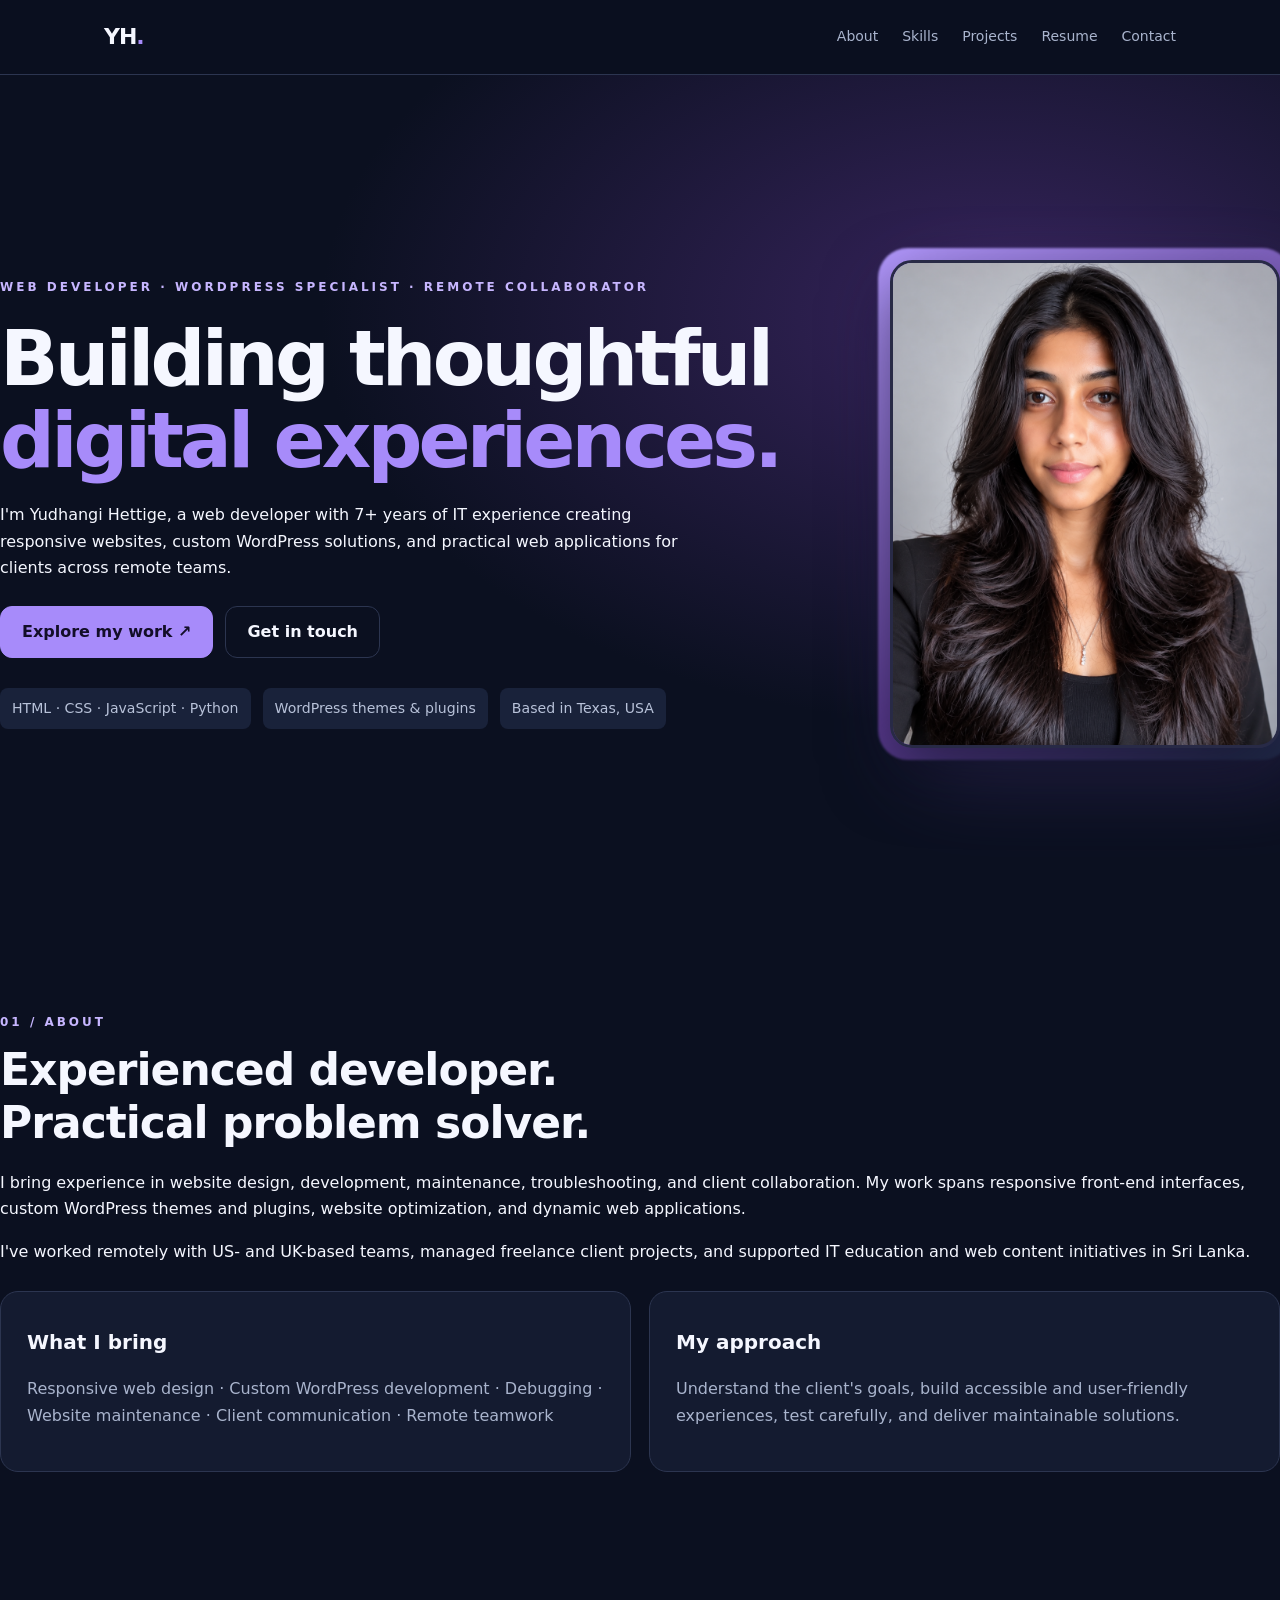
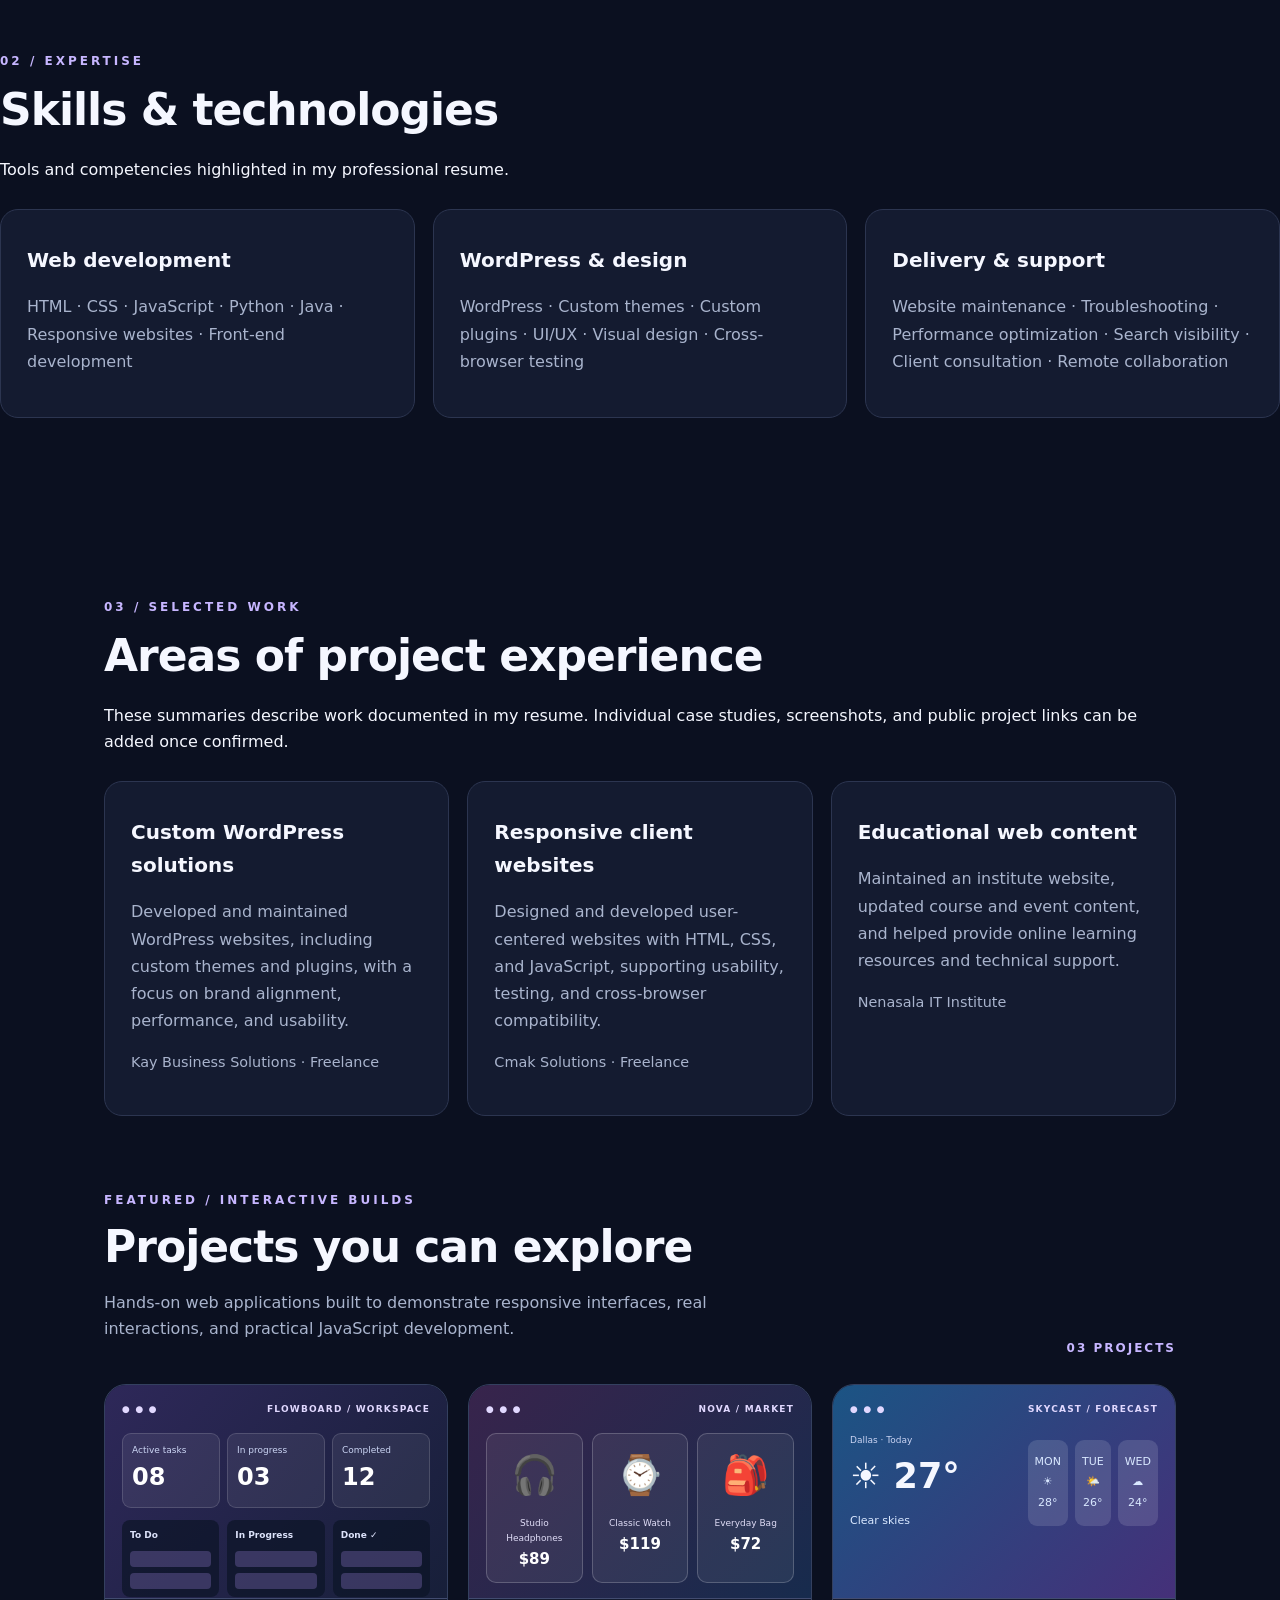
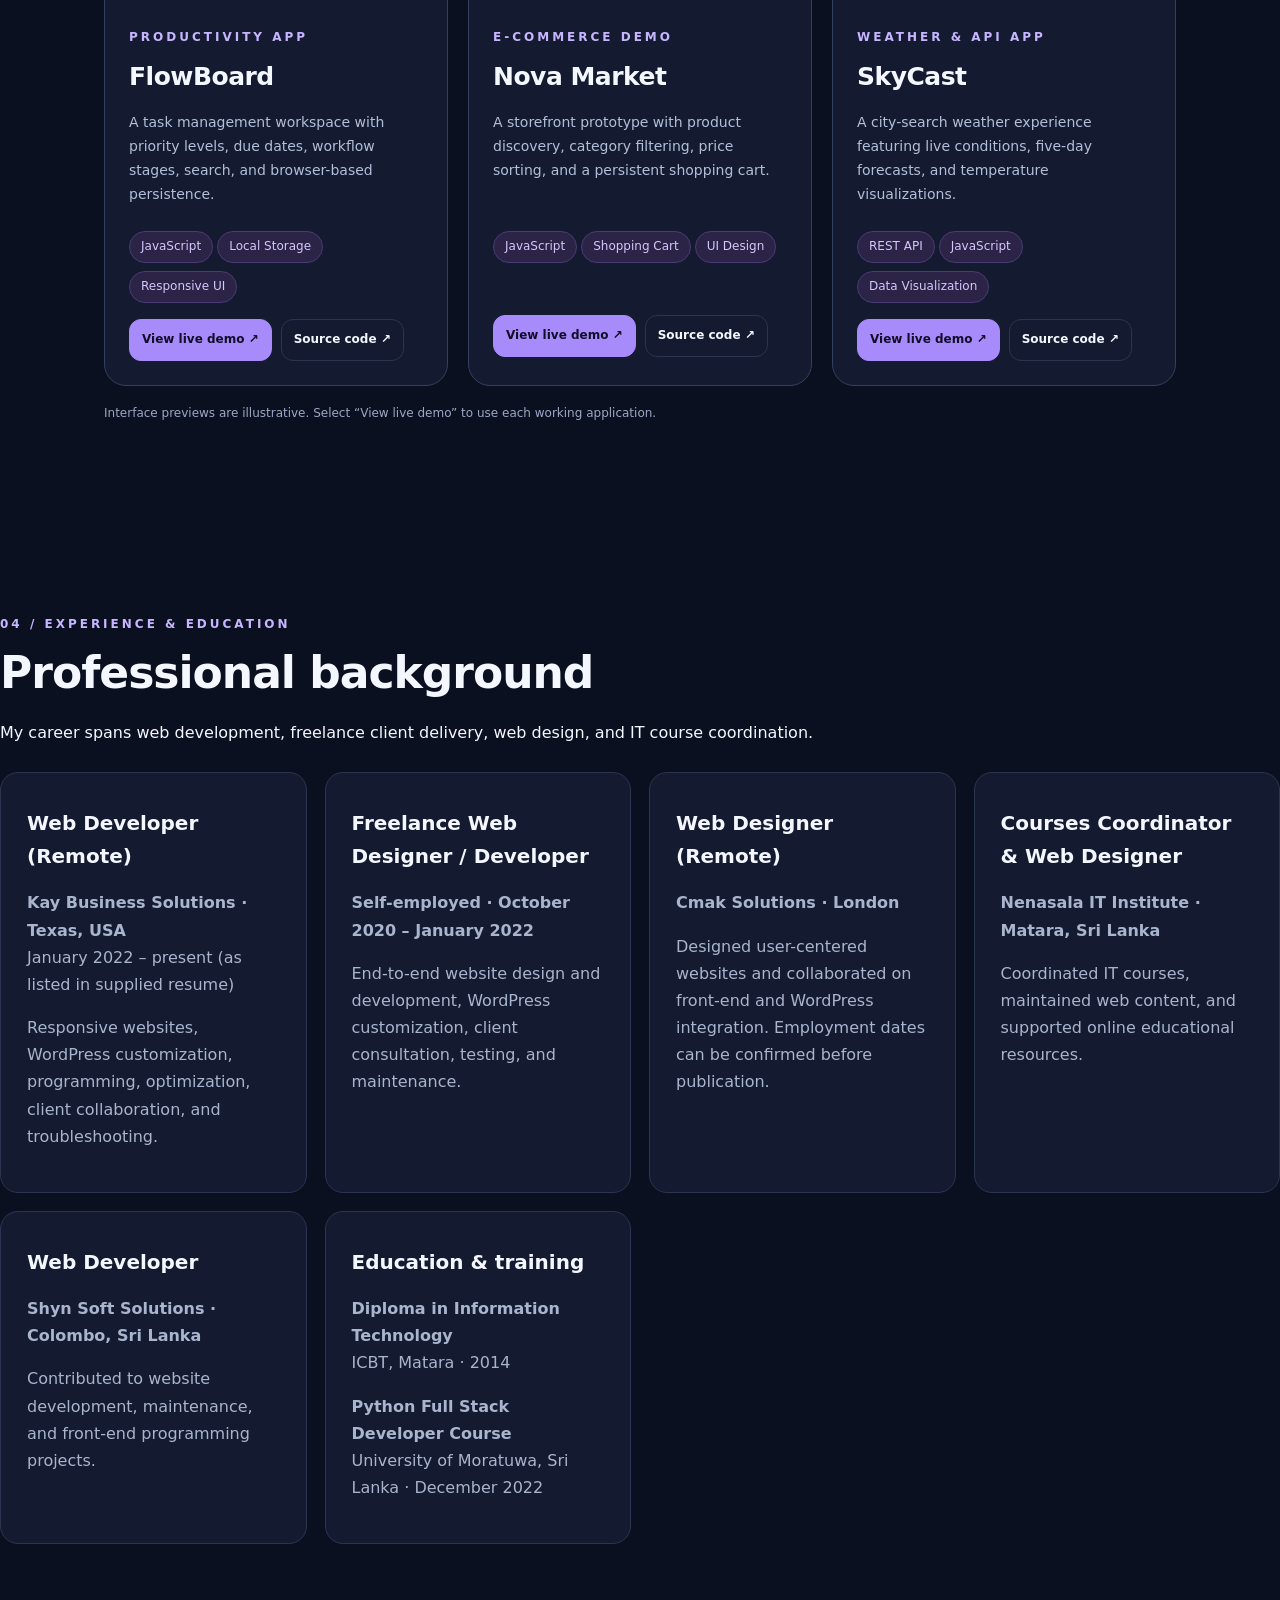
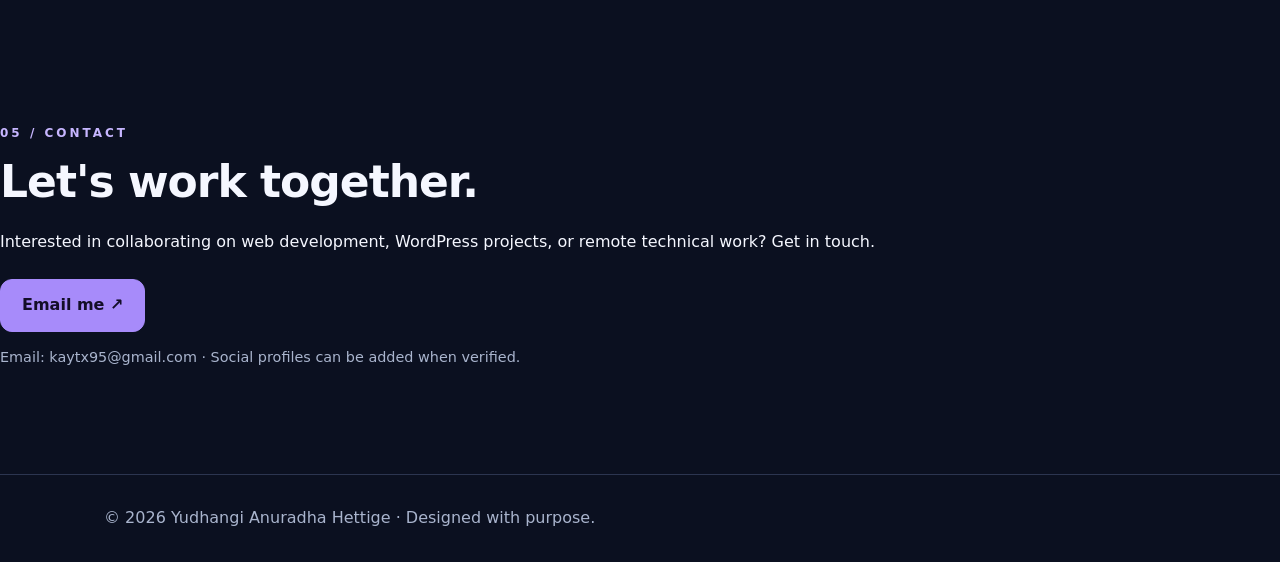
==== commit 183e6cf7: "Redesign portfolio featured projects with responsive preview cards and tech badges" ====
--- a/index.html
+++ b/index.html
@@ -8,4 +8,6 @@
 .hero-portrait:after{content:"";position:absolute;inset:30px -20px -20px 30px;background:#9068e6;opacity:.28;filter:blur(45px);z-index:-2}
 .hero-portrait img{display:block;width:100%;height:auto;aspect-ratio:4/5;object-fit:cover;object-position:center top;border-radius:22px;border:3px solid #282a46;box-shadow:0 24px 65px #05081680}
 @media(max-width:850px){.hero-layout{grid-template-columns:1fr}.hero-portrait{grid-row:1;justify-self:center;max-width:280px}.hero-copy{text-align:center}.hero-copy .actions,.hero-copy .hero-meta{justify-content:center}.hero-copy .lead{margin-inline:auto}.hero-copy h1{margin-inline:auto}}
-</style></head><body><header><div class="wrap nav"><a class="logo" href="#home">YH<span>.</span></a><nav aria-label="Main navigation"><a href="#about">About</a><a href="#skills">Skills</a><a href="#projects">Projects</a><a href="#resume">Resume</a><a href="#contact">Contact</a></nav></div></header><main><section class="hero" id="home"><div class="container"><div class="hero-layout"><div class="hero-copy"><div class="eyebrow">WEB DEVELOPER · WORDPRESS SPECIALIST · REMOTE COLLABORATOR</div><h1>Building thoughtful<br/><span>digital experiences.</span></h1><p>I'm Yudhangi Hettige, a web developer with 7+ years of IT experience creating responsive websites, custom WordPress solutions, and practical web applications for clients across remote teams.</p><div class="actions"><a class="btn primary" href="#projects">Explore my work ↗</a><a class="btn secondary" href="mailto:kaytx95@gmail.com">Get in touch</a></div><div class="hero-meta"><span>HTML · CSS · JavaScript · Python</span><span>WordPress themes &amp; plugins</span><span>Based in Texas, USA</span></div></div><div class="hero-portrait"><img alt="Professional portrait of Yudhangi Hettige" height="1200" loading="eager" src="professional-headshot.png" width="1200"/></div></div></div></section><section id="about"><div class="container"><div class="eyebrow">01 / ABOUT</div><h2>Experienced developer.<br/>Practical problem solver.</h2><p>I bring experience in website design, development, maintenance, troubleshooting, and client collaboration. My work spans responsive front-end interfaces, custom WordPress themes and plugins, website optimization, and dynamic web applications.</p><p>I've worked remotely with US- and UK-based teams, managed freelance client projects, and supported IT education and web content initiatives in Sri Lanka.</p><div class="cards"><article class="card"><h3>What I bring</h3><p>Responsive web design · Custom WordPress development · Debugging · Website maintenance · Client communication · Remote teamwork</p></article><article class="card"><h3>My approach</h3><p>Understand the client's goals, build accessible and user-friendly experiences, test carefully, and deliver maintainable solutions.</p></article></div></div></section><section id="skills"><div class="container"><div class="eyebrow">02 / EXPERTISE</div><h2>Skills &amp; technologies</h2><p>Tools and competencies highlighted in my professional resume.</p><div class="cards"><article class="card"><h3>Web development</h3><p>HTML · CSS · JavaScript · Python · Java · Responsive websites · Front-end development</p></article><article class="card"><h3>WordPress &amp; design</h3><p>WordPress · Custom themes · Custom plugins · UI/UX · Visual design · Cross-browser testing</p></article><article class="card"><h3>Delivery &amp; support</h3><p>Website maintenance · Troubleshooting · Performance optimization · Search visibility · Client consultation · Remote collaboration</p></article></div></div></section><section id="projects"><div class="container"><div class="eyebrow">03 / SELECTED WORK</div><h2>Areas of project experience</h2><p>These summaries describe work documented in my resume. Individual case studies, screenshots, and public project links can be added once confirmed.</p><div class="cards"><article class="card"><h3>Custom WordPress solutions</h3><p>Developed and maintained WordPress websites, including custom themes and plugins, with a focus on brand alignment, performance, and usability.</p><p class="muted">Kay Business Solutions · Freelance</p></article><article class="card"><h3>Responsive client websites</h3><p>Designed and developed user-centered websites with HTML, CSS, and JavaScript, supporting usability, testing, and cross-browser compatibility.</p><p class="muted">Cmak Solutions · Freelance</p></article><article class="card"><h3>Educational web content</h3><p>Maintained an institute website, updated course and event content, and helped provide online learning resources and technical support.</p><p class="muted">Nenasala IT Institute</p></article></div></div><div class="eyebrow" style="margin-top:40px">LIVE DEMO PROJECTS</div><h3>Explore my interactive applications</h3><div class="cards"><article class="card"><h3>FlowBoard — Task Dashboard</h3><p>Create tasks, organize priorities, and track progress in a responsive browser-based application.</p><p><a href="/task-dashboard/" target="_blank" rel="noopener" style="color:#c4b5fd">Launch demo ↗</a> · <a href="https://github.com/Omeela/Omeela.github.io/tree/main/task-dashboard" target="_blank" rel="noopener">Source code</a></p></article><article class="card"><h3>Nova Market — E-commerce Store</h3><p>Browse and filter products, manage a shopping cart, and explore a simulated checkout experience.</p><p><a href="/ecommerce-store/" target="_blank" rel="noopener" style="color:#c4b5fd">Launch demo ↗</a> · <a href="https://github.com/Omeela/Omeela.github.io/tree/main/ecommerce-store" target="_blank" rel="noopener">Source code</a></p></article><article class="card"><h3>SkyCast — Weather Dashboard</h3><p>Live city weather, five-day forecasts, and temperature charts powered by Open-Meteo.</p><p><a href="/weather-dashboard/" target="_blank" rel="noopener" style="color:#c4b5fd">Launch demo ↗</a> · <a href="https://github.com/Omeela/Omeela.github.io/tree/main/weather-dashboard" target="_blank" rel="noopener">Source code</a></p></article></div></section><section id="resume"><div class="container"><div class="eyebrow">04 / EXPERIENCE &amp; EDUCATION</div><h2>Professional background</h2><p>My career spans web development, freelance client delivery, web design, and IT course coordination.</p><div class="cards"><article class="card"><h3>Web Developer (Remote)</h3><p><strong>Kay Business Solutions · Texas, USA</strong><br/>January 2022 – present (as listed in supplied resume)</p><p>Responsive websites, WordPress customization, programming, optimization, client collaboration, and troubleshooting.</p></article><article class="card"><h3>Freelance Web Designer / Developer</h3><p><strong>Self-employed · October 2020 – January 2022</strong></p><p>End-to-end website design and development, WordPress customization, client consultation, testing, and maintenance.</p></article><article class="card"><h3>Web Designer (Remote)</h3><p><strong>Cmak Solutions · London</strong></p><p>Designed user-centered websites and collaborated on front-end and WordPress integration. Employment dates can be confirmed before publication.</p></article><article class="card"><h3>Courses Coordinator &amp; Web Designer</h3><p><strong>Nenasala IT Institute · Matara, Sri Lanka</strong></p><p>Coordinated IT courses, maintained web content, and supported online educational resources.</p></article><article class="card"><h3>Web Developer</h3><p><strong>Shyn Soft Solutions · Colombo, Sri Lanka</strong></p><p>Contributed to website development, maintenance, and front-end programming projects.</p></article><article class="card"><h3>Education &amp; training</h3><p><strong>Diploma in Information Technology</strong><br/>ICBT, Matara · 2014</p><p><strong>Python Full Stack Developer Course</strong><br/>University of Moratuwa, Sri Lanka · December 2022</p></article></div></div></section><section id="contact"><div class="container"><div class="eyebrow">05 / CONTACT</div><h2>Let's work together.</h2><p>Interested in collaborating on web development, WordPress projects, or remote technical work? Get in touch.</p><div class="actions"><a class="btn primary" href="mailto:kaytx95@gmail.com">Email me ↗</a></div><p class="muted">Email: kaytx95@gmail.com · Social profiles can be added when verified.</p></div></section></main><footer><div class="wrap">© <span id="year"></span> Yudhangi Anuradha Hettige · Designed with purpose.</div></footer><script>document.getElementById('year').textContent=new Date().getFullYear();</script></body></html>+</style><style>
+#projects{overflow:hidden}#projects>.container{max-width:1120px;margin:auto;padding:0 24px}.featured-heading{display:flex;justify-content:space-between;align-items:end;gap:20px;margin:75px 0 25px}.featured-heading h2{margin:10px 0}.featured-count{font-size:12px;font-weight:800;letter-spacing:2px;color:#c7b6ff;white-space:nowrap}.featured-grid{display:grid;grid-template-columns:repeat(3,minmax(0,1fr));gap:20px}.featured-card{min-width:0;overflow:hidden;background:#141b30;border:1px solid #34405f;border-radius:22px;transition:transform .2s,border-color .2s,box-shadow .2s}.featured-card:hover{transform:translateY(-5px);border-color:#a78bfa;box-shadow:0 18px 50px #0005}.project-preview{height:214px;padding:17px;overflow:hidden;background:linear-gradient(130deg,#2e2859,#171f39);border-bottom:1px solid #424c70}.preview-top{display:flex;justify-content:space-between;align-items:center;color:#e1d8ff;font-size:9px;letter-spacing:1.2px;font-weight:800;margin-bottom:17px}.preview-stat{display:grid;grid-template-columns:repeat(3,1fr);gap:7px}.preview-stat div{background:#ffffff12;border:1px solid #ffffff25;border-radius:9px;padding:9px}.preview-stat small,.preview-weather small{display:block;font-size:9px;color:#cbd5f4}.preview-stat strong{display:block;font-size:24px;color:#fff}.preview-columns{display:grid;grid-template-columns:repeat(3,1fr);gap:8px;margin-top:12px}.preview-columns div{background:#0c1427b5;border-radius:8px;padding:8px}.preview-columns b{display:block;font-size:9px;color:#dce2fa;margin-bottom:8px}.preview-columns i{display:block;height:16px;margin-top:6px;background:#8b77c655;border-radius:4px}.market{background:linear-gradient(135deg,#38244c,#172b4d)}.preview-market{display:grid;grid-template-columns:repeat(3,1fr);gap:9px}.preview-market div{background:#fff1;border:1px solid #fff3;border-radius:10px;padding:10px 6px;text-align:center}.preview-market span{display:block;font-size:38px;margin-bottom:9px}.preview-market small{display:block;font-size:9px;color:#e0ddf7}.preview-market b{font-size:15px;color:white}.sky{background:linear-gradient(135deg,#1b5484,#453079)}.preview-weather{display:flex;justify-content:space-between;align-items:center;gap:10px}.preview-weather strong{display:block;font-size:35px;white-space:nowrap}.preview-weather span{font-size:11px;color:#d9e8ff}.preview-weather-days{display:flex;gap:7px}.preview-weather-days span{display:block;text-align:center;background:#ffffff20;padding:12px 7px;border-radius:9px;line-height:1.9}.featured-content{padding:24px}.featured-content h3{font-size:25px;letter-spacing:-.5px;margin:7px 0}.featured-content p{color:#b3bfd8;min-height:102px;font-size:14px;line-height:1.7}.featured-tags{min-height:76px}.featured-actions{display:flex;gap:9px;flex-wrap:wrap;margin-top:12px}.featured-actions .btn{font-size:12px;padding:10px 12px}.preview-note{color:#9ba8c5;font-size:12px;margin-top:18px}@media(max-width:980px){.featured-grid{grid-template-columns:1fr 1fr}.featured-content p{min-height:0}}@media(max-width:650px){.featured-grid{grid-template-columns:1fr}.featured-heading{align-items:start;flex-direction:column;margin-top:55px}.project-preview{height:214px}.featured-tags{min-height:0}.featured-content p{min-height:0}}@media(prefers-reduced-motion:reduce){.featured-card{transition:none}.featured-card:hover{transform:none}}
+</style></head><body><header><div class="wrap nav"><a class="logo" href="#home">YH<span>.</span></a><nav aria-label="Main navigation"><a href="#about">About</a><a href="#skills">Skills</a><a href="#projects">Projects</a><a href="#resume">Resume</a><a href="#contact">Contact</a></nav></div></header><main><section class="hero" id="home"><div class="container"><div class="hero-layout"><div class="hero-copy"><div class="eyebrow">WEB DEVELOPER · WORDPRESS SPECIALIST · REMOTE COLLABORATOR</div><h1>Building thoughtful<br/><span>digital experiences.</span></h1><p>I'm Yudhangi Hettige, a web developer with 7+ years of IT experience creating responsive websites, custom WordPress solutions, and practical web applications for clients across remote teams.</p><div class="actions"><a class="btn primary" href="#projects">Explore my work ↗</a><a class="btn secondary" href="mailto:kaytx95@gmail.com">Get in touch</a></div><div class="hero-meta"><span>HTML · CSS · JavaScript · Python</span><span>WordPress themes &amp; plugins</span><span>Based in Texas, USA</span></div></div><div class="hero-portrait"><img alt="Professional portrait of Yudhangi Hettige" height="1200" loading="eager" src="professional-headshot.png" width="1200"/></div></div></div></section><section id="about"><div class="container"><div class="eyebrow">01 / ABOUT</div><h2>Experienced developer.<br/>Practical problem solver.</h2><p>I bring experience in website design, development, maintenance, troubleshooting, and client collaboration. My work spans responsive front-end interfaces, custom WordPress themes and plugins, website optimization, and dynamic web applications.</p><p>I've worked remotely with US- and UK-based teams, managed freelance client projects, and supported IT education and web content initiatives in Sri Lanka.</p><div class="cards"><article class="card"><h3>What I bring</h3><p>Responsive web design · Custom WordPress development · Debugging · Website maintenance · Client communication · Remote teamwork</p></article><article class="card"><h3>My approach</h3><p>Understand the client's goals, build accessible and user-friendly experiences, test carefully, and deliver maintainable solutions.</p></article></div></div></section><section id="skills"><div class="container"><div class="eyebrow">02 / EXPERTISE</div><h2>Skills &amp; technologies</h2><p>Tools and competencies highlighted in my professional resume.</p><div class="cards"><article class="card"><h3>Web development</h3><p>HTML · CSS · JavaScript · Python · Java · Responsive websites · Front-end development</p></article><article class="card"><h3>WordPress &amp; design</h3><p>WordPress · Custom themes · Custom plugins · UI/UX · Visual design · Cross-browser testing</p></article><article class="card"><h3>Delivery &amp; support</h3><p>Website maintenance · Troubleshooting · Performance optimization · Search visibility · Client consultation · Remote collaboration</p></article></div></div></section><section id="projects"><div class="container"><div class="eyebrow">03 / SELECTED WORK</div><h2>Areas of project experience</h2><p>These summaries describe work documented in my resume. Individual case studies, screenshots, and public project links can be added once confirmed.</p><div class="cards"><article class="card"><h3>Custom WordPress solutions</h3><p>Developed and maintained WordPress websites, including custom themes and plugins, with a focus on brand alignment, performance, and usability.</p><p class="muted">Kay Business Solutions · Freelance</p></article><article class="card"><h3>Responsive client websites</h3><p>Designed and developed user-centered websites with HTML, CSS, and JavaScript, supporting usability, testing, and cross-browser compatibility.</p><p class="muted">Cmak Solutions · Freelance</p></article><article class="card"><h3>Educational web content</h3><p>Maintained an institute website, updated course and event content, and helped provide online learning resources and technical support.</p><p class="muted">Nenasala IT Institute</p></article></div></div><div class="container"><div class="featured-heading"><div><div class="eyebrow">FEATURED / INTERACTIVE BUILDS</div><h2>Projects you can explore</h2><p class="section-intro">Hands-on web applications built to demonstrate responsive interfaces, real interactions, and practical JavaScript development.</p></div><span class="featured-count">03 PROJECTS</span></div><div class="featured-grid"><article class="featured-card"><div class="project-preview flow" role="img" aria-label="Illustrative interface preview of FlowBoard"><div class="preview-top"><span>● ● ●</span><span>FLOWBOARD / WORKSPACE</span></div><div class="preview-stat"><div><small>Active tasks</small><strong>08</strong></div><div><small>In progress</small><strong>03</strong></div><div><small>Completed</small><strong>12</strong></div></div><div class="preview-columns"><div><b>To Do</b><i></i><i></i></div><div><b>In Progress</b><i></i><i></i></div><div><b>Done ✓</b><i></i><i></i></div></div></div><div class="featured-content"><span class="eyebrow">PRODUCTIVITY APP</span><h3>FlowBoard</h3><p>A task management workspace with priority levels, due dates, workflow stages, search, and browser-based persistence.</p><div class="featured-tags"><span class="tag">JavaScript</span><span class="tag">Local Storage</span><span class="tag">Responsive UI</span></div><div class="featured-actions"><a class="btn primary" href="/task-dashboard/" target="_blank" rel="noopener noreferrer">View live demo ↗</a><a class="btn" href="https://github.com/Omeela/Omeela.github.io/tree/main/task-dashboard" target="_blank" rel="noopener noreferrer">Source code ↗</a></div></div></article><article class="featured-card"><div class="project-preview market" role="img" aria-label="Illustrative interface preview of Nova Market"><div class="preview-top"><span>● ● ●</span><span>NOVA / MARKET</span></div><div class="preview-market"><div><span>🎧</span><small>Studio Headphones</small><b>$89</b></div><div><span>⌚</span><small>Classic Watch</small><b>$119</b></div><div><span>🎒</span><small>Everyday Bag</small><b>$72</b></div></div></div><div class="featured-content"><span class="eyebrow">E-COMMERCE DEMO</span><h3>Nova Market</h3><p>A storefront prototype with product discovery, category filtering, price sorting, and a persistent shopping cart.</p><div class="featured-tags"><span class="tag">JavaScript</span><span class="tag">Shopping Cart</span><span class="tag">UI Design</span></div><div class="featured-actions"><a class="btn primary" href="/ecommerce-store/" target="_blank" rel="noopener noreferrer">View live demo ↗</a><a class="btn" href="https://github.com/Omeela/Omeela.github.io/tree/main/ecommerce-store" target="_blank" rel="noopener noreferrer">Source code ↗</a></div></div></article><article class="featured-card"><div class="project-preview sky" role="img" aria-label="Illustrative interface preview of SkyCast"><div class="preview-top"><span>● ● ●</span><span>SKYCAST / FORECAST</span></div><div class="preview-weather"><div><small>Dallas · Today</small><strong>☀️ 27°</strong><span>Clear skies</span></div><div class="preview-weather-days"><span>MON<br>☀️<br>28°</span><span>TUE<br>🌤️<br>26°</span><span>WED<br>☁️<br>24°</span></div></div></div><div class="featured-content"><span class="eyebrow">WEATHER & API APP</span><h3>SkyCast</h3><p>A city-search weather experience featuring live conditions, five-day forecasts, and temperature visualizations.</p><div class="featured-tags"><span class="tag">REST API</span><span class="tag">JavaScript</span><span class="tag">Data Visualization</span></div><div class="featured-actions"><a class="btn primary" href="/weather-dashboard/" target="_blank" rel="noopener noreferrer">View live demo ↗</a><a class="btn" href="https://github.com/Omeela/Omeela.github.io/tree/main/weather-dashboard" target="_blank" rel="noopener noreferrer">Source code ↗</a></div></div></article></div><p class="preview-note">Interface previews are illustrative. Select “View live demo” to use each working application.</p></div></section><section id="resume"><div class="container"><div class="eyebrow">04 / EXPERIENCE &amp; EDUCATION</div><h2>Professional background</h2><p>My career spans web development, freelance client delivery, web design, and IT course coordination.</p><div class="cards"><article class="card"><h3>Web Developer (Remote)</h3><p><strong>Kay Business Solutions · Texas, USA</strong><br/>January 2022 – present (as listed in supplied resume)</p><p>Responsive websites, WordPress customization, programming, optimization, client collaboration, and troubleshooting.</p></article><article class="card"><h3>Freelance Web Designer / Developer</h3><p><strong>Self-employed · October 2020 – January 2022</strong></p><p>End-to-end website design and development, WordPress customization, client consultation, testing, and maintenance.</p></article><article class="card"><h3>Web Designer (Remote)</h3><p><strong>Cmak Solutions · London</strong></p><p>Designed user-centered websites and collaborated on front-end and WordPress integration. Employment dates can be confirmed before publication.</p></article><article class="card"><h3>Courses Coordinator &amp; Web Designer</h3><p><strong>Nenasala IT Institute · Matara, Sri Lanka</strong></p><p>Coordinated IT courses, maintained web content, and supported online educational resources.</p></article><article class="card"><h3>Web Developer</h3><p><strong>Shyn Soft Solutions · Colombo, Sri Lanka</strong></p><p>Contributed to website development, maintenance, and front-end programming projects.</p></article><article class="card"><h3>Education &amp; training</h3><p><strong>Diploma in Information Technology</strong><br/>ICBT, Matara · 2014</p><p><strong>Python Full Stack Developer Course</strong><br/>University of Moratuwa, Sri Lanka · December 2022</p></article></div></div></section><section id="contact"><div class="container"><div class="eyebrow">05 / CONTACT</div><h2>Let's work together.</h2><p>Interested in collaborating on web development, WordPress projects, or remote technical work? Get in touch.</p><div class="actions"><a class="btn primary" href="mailto:kaytx95@gmail.com">Email me ↗</a></div><p class="muted">Email: kaytx95@gmail.com · Social profiles can be added when verified.</p></div></section></main><footer><div class="wrap">© <span id="year"></span> Yudhangi Anuradha Hettige · Designed with purpose.</div></footer><script>document.getElementById('year').textContent=new Date().getFullYear();</script></body></html>
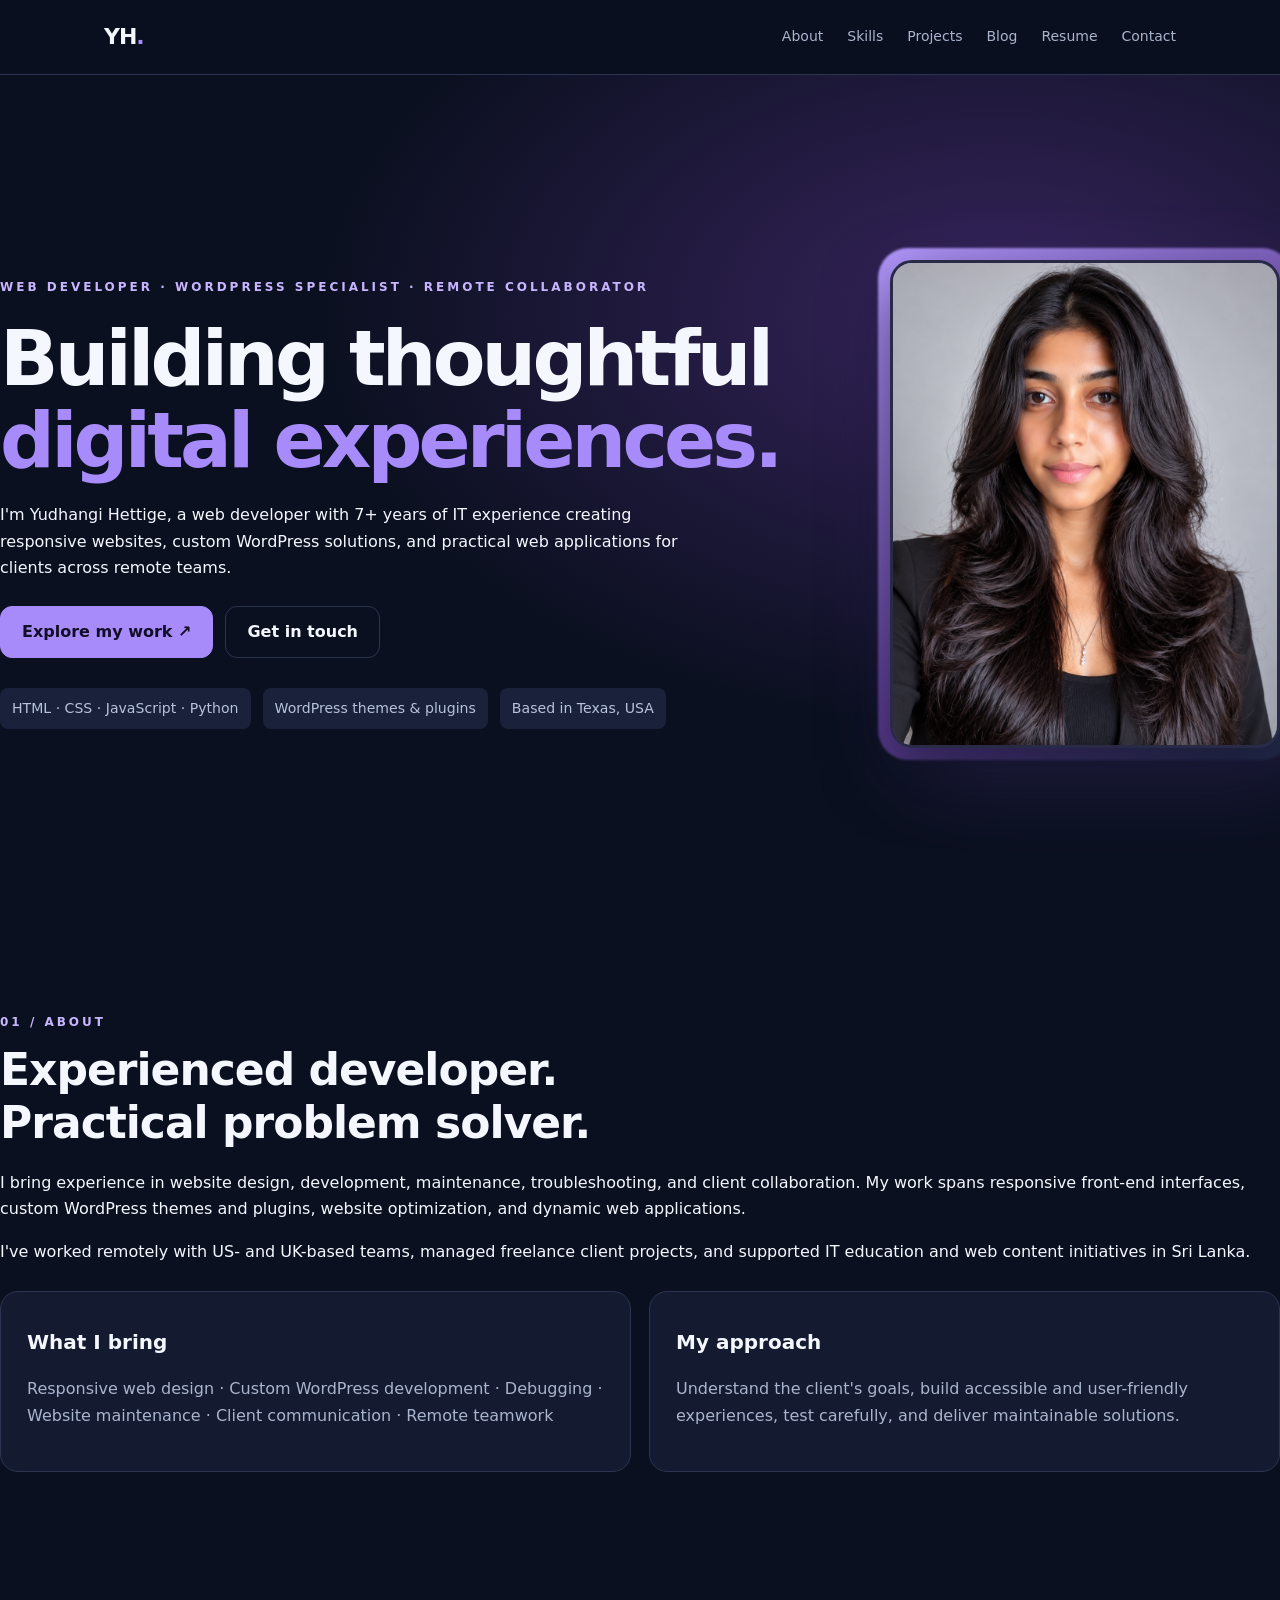
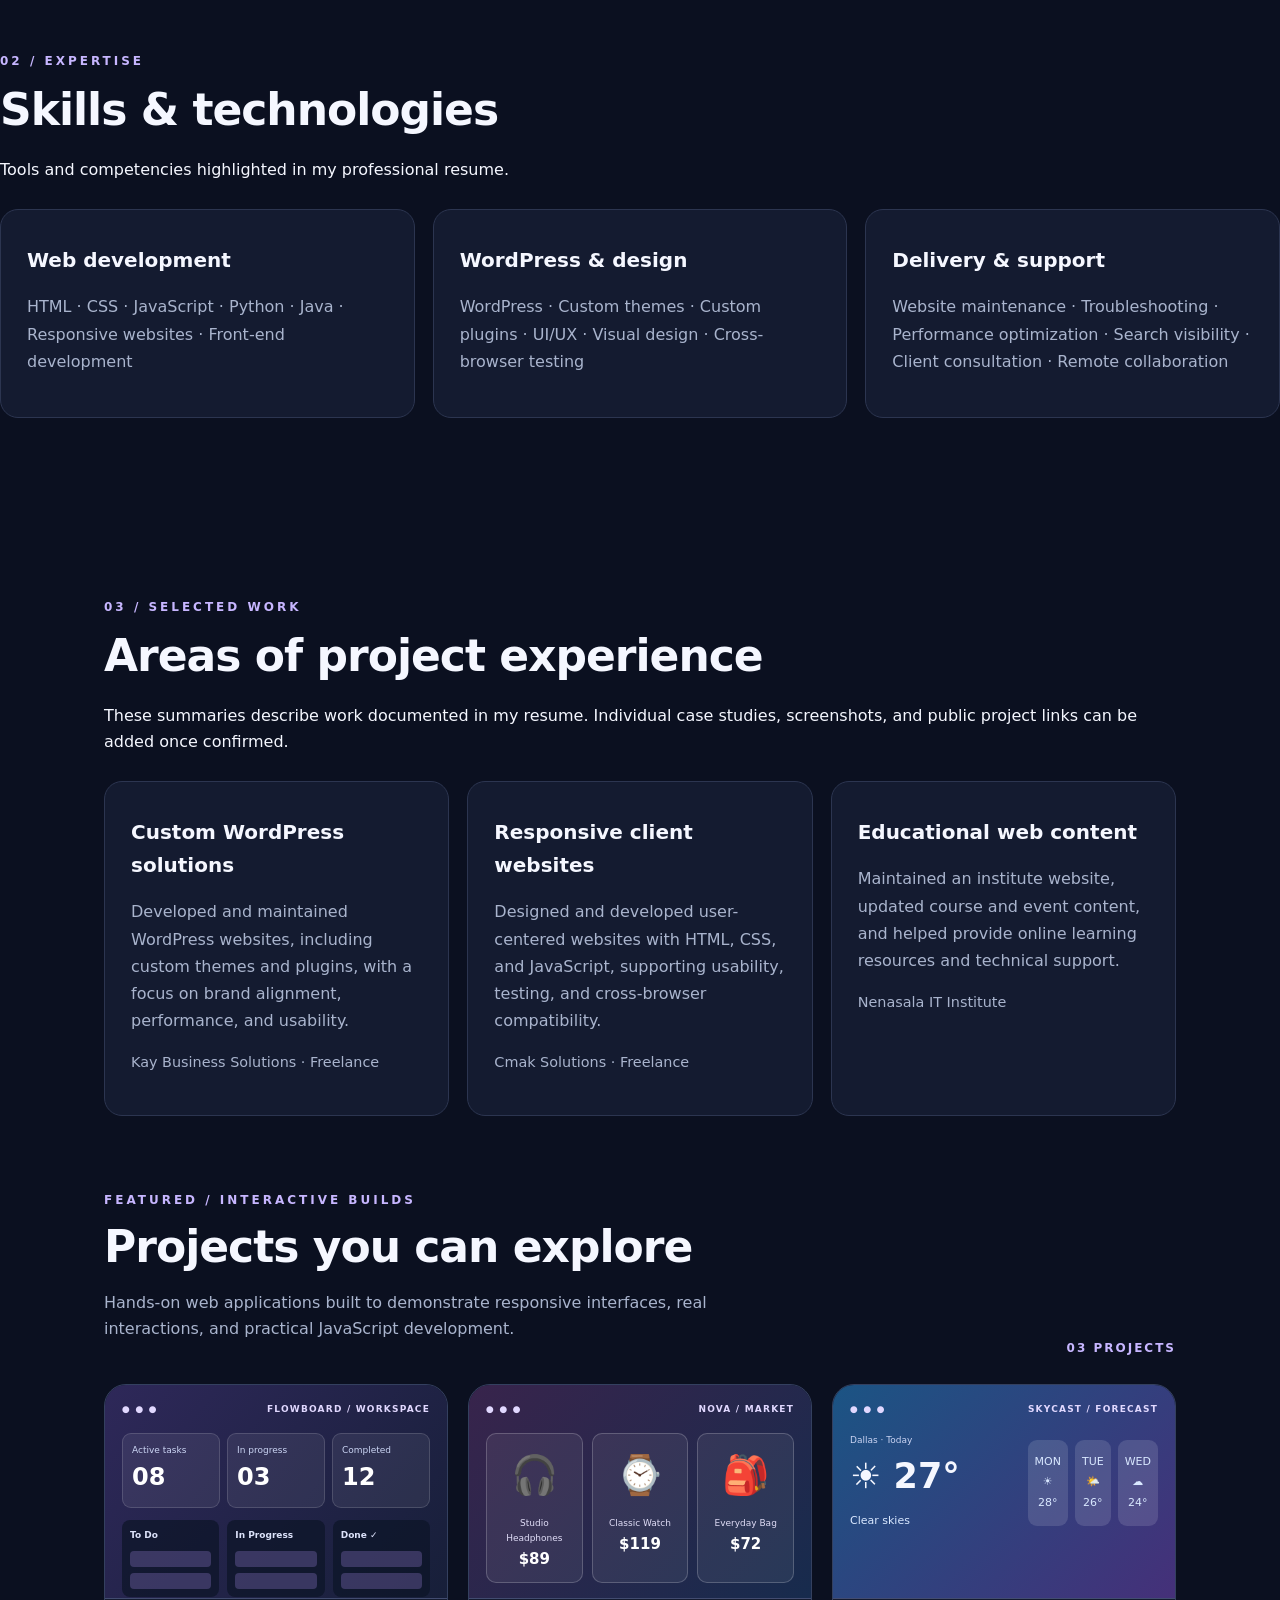
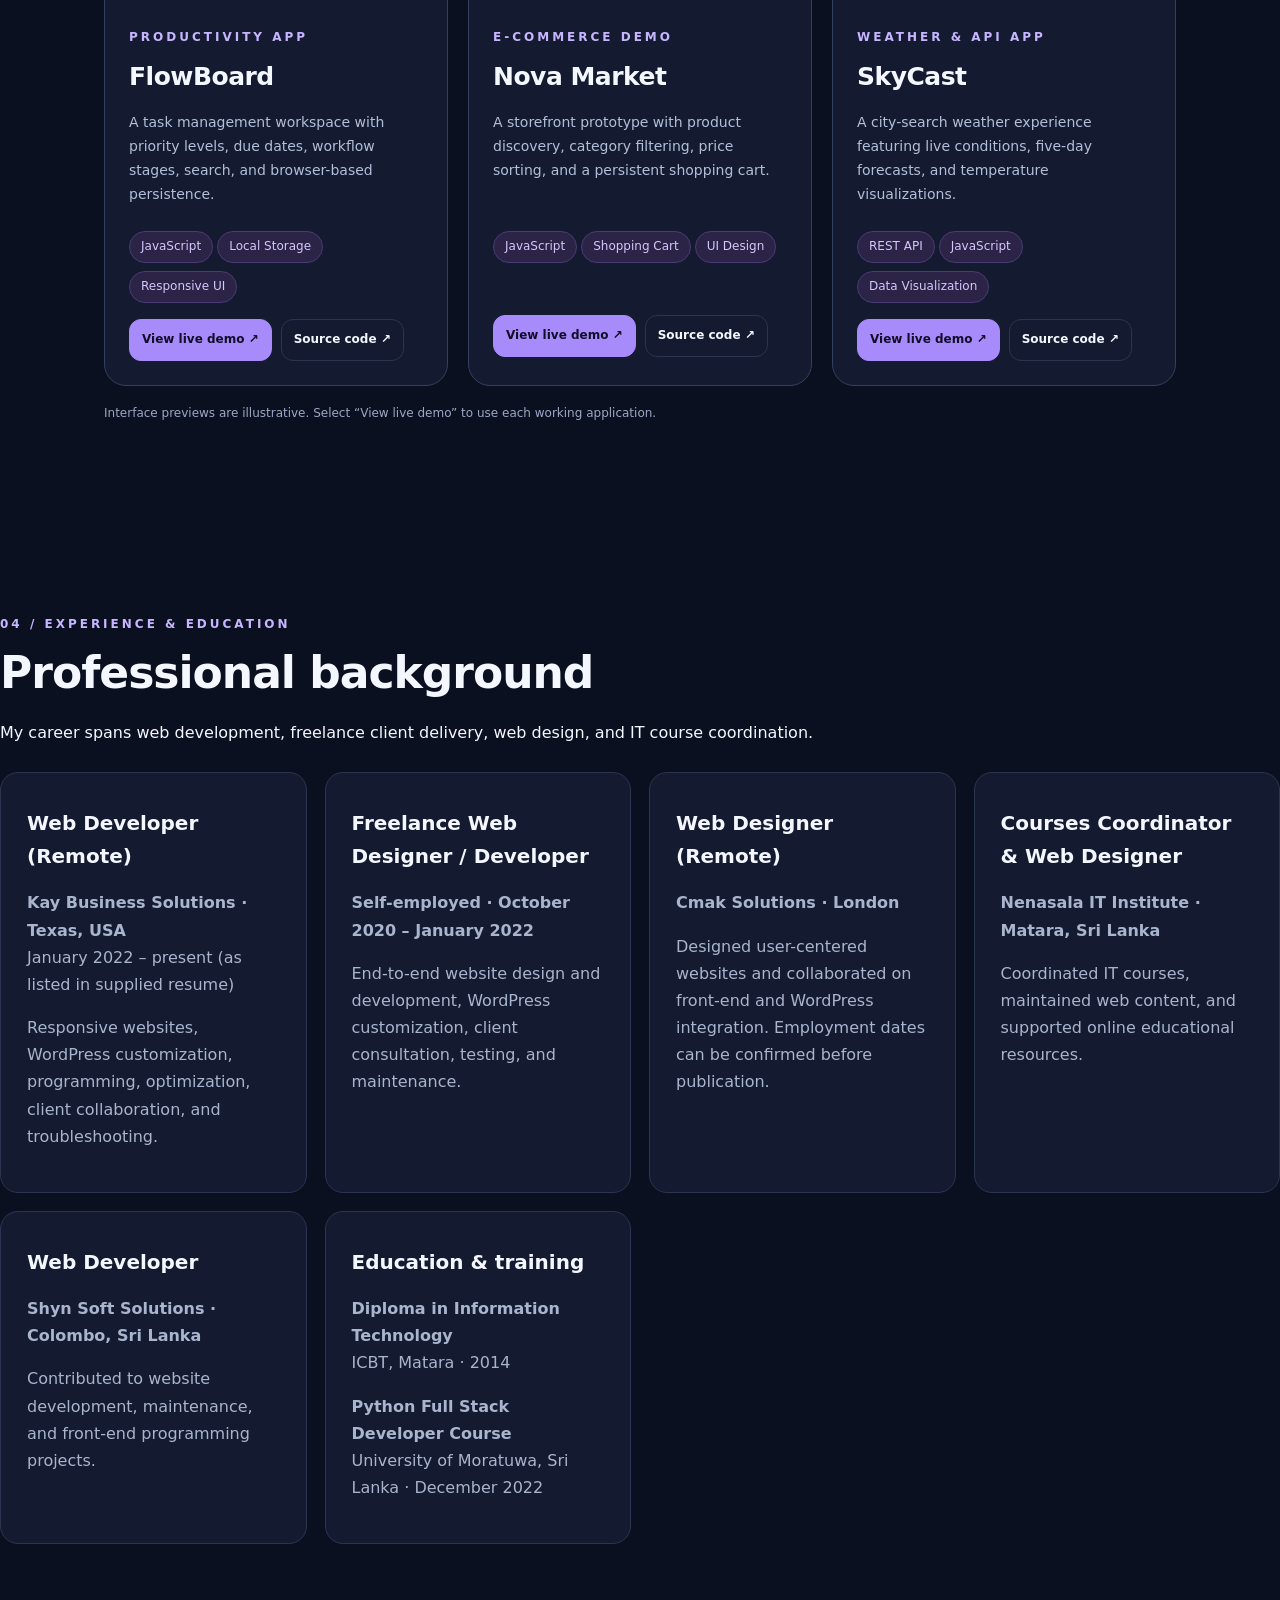
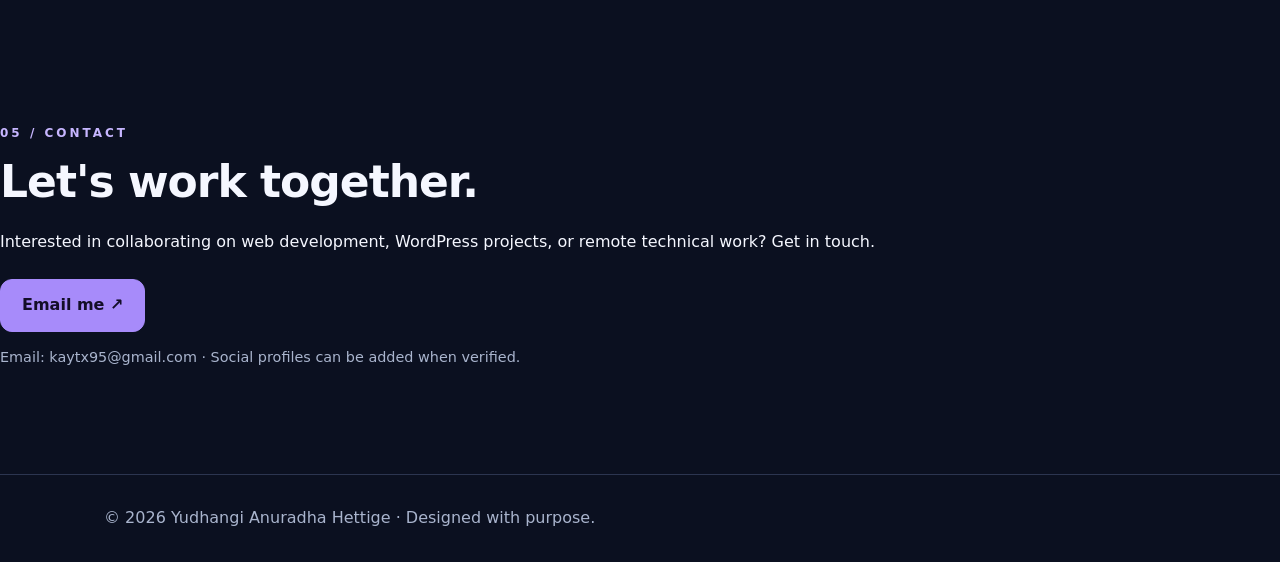
==== commit c08ef7de: "Link the blog from portfolio navigation" ====
--- a/index.html
+++ b/index.html
@@ -10,4 +10,4 @@
 @media(max-width:850px){.hero-layout{grid-template-columns:1fr}.hero-portrait{grid-row:1;justify-self:center;max-width:280px}.hero-copy{text-align:center}.hero-copy .actions,.hero-copy .hero-meta{justify-content:center}.hero-copy .lead{margin-inline:auto}.hero-copy h1{margin-inline:auto}}
 </style><style>
 #projects{overflow:hidden}#projects>.container{max-width:1120px;margin:auto;padding:0 24px}.featured-heading{display:flex;justify-content:space-between;align-items:end;gap:20px;margin:75px 0 25px}.featured-heading h2{margin:10px 0}.featured-count{font-size:12px;font-weight:800;letter-spacing:2px;color:#c7b6ff;white-space:nowrap}.featured-grid{display:grid;grid-template-columns:repeat(3,minmax(0,1fr));gap:20px}.featured-card{min-width:0;overflow:hidden;background:#141b30;border:1px solid #34405f;border-radius:22px;transition:transform .2s,border-color .2s,box-shadow .2s}.featured-card:hover{transform:translateY(-5px);border-color:#a78bfa;box-shadow:0 18px 50px #0005}.project-preview{height:214px;padding:17px;overflow:hidden;background:linear-gradient(130deg,#2e2859,#171f39);border-bottom:1px solid #424c70}.preview-top{display:flex;justify-content:space-between;align-items:center;color:#e1d8ff;font-size:9px;letter-spacing:1.2px;font-weight:800;margin-bottom:17px}.preview-stat{display:grid;grid-template-columns:repeat(3,1fr);gap:7px}.preview-stat div{background:#ffffff12;border:1px solid #ffffff25;border-radius:9px;padding:9px}.preview-stat small,.preview-weather small{display:block;font-size:9px;color:#cbd5f4}.preview-stat strong{display:block;font-size:24px;color:#fff}.preview-columns{display:grid;grid-template-columns:repeat(3,1fr);gap:8px;margin-top:12px}.preview-columns div{background:#0c1427b5;border-radius:8px;padding:8px}.preview-columns b{display:block;font-size:9px;color:#dce2fa;margin-bottom:8px}.preview-columns i{display:block;height:16px;margin-top:6px;background:#8b77c655;border-radius:4px}.market{background:linear-gradient(135deg,#38244c,#172b4d)}.preview-market{display:grid;grid-template-columns:repeat(3,1fr);gap:9px}.preview-market div{background:#fff1;border:1px solid #fff3;border-radius:10px;padding:10px 6px;text-align:center}.preview-market span{display:block;font-size:38px;margin-bottom:9px}.preview-market small{display:block;font-size:9px;color:#e0ddf7}.preview-market b{font-size:15px;color:white}.sky{background:linear-gradient(135deg,#1b5484,#453079)}.preview-weather{display:flex;justify-content:space-between;align-items:center;gap:10px}.preview-weather strong{display:block;font-size:35px;white-space:nowrap}.preview-weather span{font-size:11px;color:#d9e8ff}.preview-weather-days{display:flex;gap:7px}.preview-weather-days span{display:block;text-align:center;background:#ffffff20;padding:12px 7px;border-radius:9px;line-height:1.9}.featured-content{padding:24px}.featured-content h3{font-size:25px;letter-spacing:-.5px;margin:7px 0}.featured-content p{color:#b3bfd8;min-height:102px;font-size:14px;line-height:1.7}.featured-tags{min-height:76px}.featured-actions{display:flex;gap:9px;flex-wrap:wrap;margin-top:12px}.featured-actions .btn{font-size:12px;padding:10px 12px}.preview-note{color:#9ba8c5;font-size:12px;margin-top:18px}@media(max-width:980px){.featured-grid{grid-template-columns:1fr 1fr}.featured-content p{min-height:0}}@media(max-width:650px){.featured-grid{grid-template-columns:1fr}.featured-heading{align-items:start;flex-direction:column;margin-top:55px}.project-preview{height:214px}.featured-tags{min-height:0}.featured-content p{min-height:0}}@media(prefers-reduced-motion:reduce){.featured-card{transition:none}.featured-card:hover{transform:none}}
-</style></head><body><header><div class="wrap nav"><a class="logo" href="#home">YH<span>.</span></a><nav aria-label="Main navigation"><a href="#about">About</a><a href="#skills">Skills</a><a href="#projects">Projects</a><a href="#resume">Resume</a><a href="#contact">Contact</a></nav></div></header><main><section class="hero" id="home"><div class="container"><div class="hero-layout"><div class="hero-copy"><div class="eyebrow">WEB DEVELOPER · WORDPRESS SPECIALIST · REMOTE COLLABORATOR</div><h1>Building thoughtful<br/><span>digital experiences.</span></h1><p>I'm Yudhangi Hettige, a web developer with 7+ years of IT experience creating responsive websites, custom WordPress solutions, and practical web applications for clients across remote teams.</p><div class="actions"><a class="btn primary" href="#projects">Explore my work ↗</a><a class="btn secondary" href="mailto:kaytx95@gmail.com">Get in touch</a></div><div class="hero-meta"><span>HTML · CSS · JavaScript · Python</span><span>WordPress themes &amp; plugins</span><span>Based in Texas, USA</span></div></div><div class="hero-portrait"><img alt="Professional portrait of Yudhangi Hettige" height="1200" loading="eager" src="professional-headshot.png" width="1200"/></div></div></div></section><section id="about"><div class="container"><div class="eyebrow">01 / ABOUT</div><h2>Experienced developer.<br/>Practical problem solver.</h2><p>I bring experience in website design, development, maintenance, troubleshooting, and client collaboration. My work spans responsive front-end interfaces, custom WordPress themes and plugins, website optimization, and dynamic web applications.</p><p>I've worked remotely with US- and UK-based teams, managed freelance client projects, and supported IT education and web content initiatives in Sri Lanka.</p><div class="cards"><article class="card"><h3>What I bring</h3><p>Responsive web design · Custom WordPress development · Debugging · Website maintenance · Client communication · Remote teamwork</p></article><article class="card"><h3>My approach</h3><p>Understand the client's goals, build accessible and user-friendly experiences, test carefully, and deliver maintainable solutions.</p></article></div></div></section><section id="skills"><div class="container"><div class="eyebrow">02 / EXPERTISE</div><h2>Skills &amp; technologies</h2><p>Tools and competencies highlighted in my professional resume.</p><div class="cards"><article class="card"><h3>Web development</h3><p>HTML · CSS · JavaScript · Python · Java · Responsive websites · Front-end development</p></article><article class="card"><h3>WordPress &amp; design</h3><p>WordPress · Custom themes · Custom plugins · UI/UX · Visual design · Cross-browser testing</p></article><article class="card"><h3>Delivery &amp; support</h3><p>Website maintenance · Troubleshooting · Performance optimization · Search visibility · Client consultation · Remote collaboration</p></article></div></div></section><section id="projects"><div class="container"><div class="eyebrow">03 / SELECTED WORK</div><h2>Areas of project experience</h2><p>These summaries describe work documented in my resume. Individual case studies, screenshots, and public project links can be added once confirmed.</p><div class="cards"><article class="card"><h3>Custom WordPress solutions</h3><p>Developed and maintained WordPress websites, including custom themes and plugins, with a focus on brand alignment, performance, and usability.</p><p class="muted">Kay Business Solutions · Freelance</p></article><article class="card"><h3>Responsive client websites</h3><p>Designed and developed user-centered websites with HTML, CSS, and JavaScript, supporting usability, testing, and cross-browser compatibility.</p><p class="muted">Cmak Solutions · Freelance</p></article><article class="card"><h3>Educational web content</h3><p>Maintained an institute website, updated course and event content, and helped provide online learning resources and technical support.</p><p class="muted">Nenasala IT Institute</p></article></div></div><div class="container"><div class="featured-heading"><div><div class="eyebrow">FEATURED / INTERACTIVE BUILDS</div><h2>Projects you can explore</h2><p class="section-intro">Hands-on web applications built to demonstrate responsive interfaces, real interactions, and practical JavaScript development.</p></div><span class="featured-count">03 PROJECTS</span></div><div class="featured-grid"><article class="featured-card"><div class="project-preview flow" role="img" aria-label="Illustrative interface preview of FlowBoard"><div class="preview-top"><span>● ● ●</span><span>FLOWBOARD / WORKSPACE</span></div><div class="preview-stat"><div><small>Active tasks</small><strong>08</strong></div><div><small>In progress</small><strong>03</strong></div><div><small>Completed</small><strong>12</strong></div></div><div class="preview-columns"><div><b>To Do</b><i></i><i></i></div><div><b>In Progress</b><i></i><i></i></div><div><b>Done ✓</b><i></i><i></i></div></div></div><div class="featured-content"><span class="eyebrow">PRODUCTIVITY APP</span><h3>FlowBoard</h3><p>A task management workspace with priority levels, due dates, workflow stages, search, and browser-based persistence.</p><div class="featured-tags"><span class="tag">JavaScript</span><span class="tag">Local Storage</span><span class="tag">Responsive UI</span></div><div class="featured-actions"><a class="btn primary" href="/task-dashboard/" target="_blank" rel="noopener noreferrer">View live demo ↗</a><a class="btn" href="https://github.com/Omeela/Omeela.github.io/tree/main/task-dashboard" target="_blank" rel="noopener noreferrer">Source code ↗</a></div></div></article><article class="featured-card"><div class="project-preview market" role="img" aria-label="Illustrative interface preview of Nova Market"><div class="preview-top"><span>● ● ●</span><span>NOVA / MARKET</span></div><div class="preview-market"><div><span>🎧</span><small>Studio Headphones</small><b>$89</b></div><div><span>⌚</span><small>Classic Watch</small><b>$119</b></div><div><span>🎒</span><small>Everyday Bag</small><b>$72</b></div></div></div><div class="featured-content"><span class="eyebrow">E-COMMERCE DEMO</span><h3>Nova Market</h3><p>A storefront prototype with product discovery, category filtering, price sorting, and a persistent shopping cart.</p><div class="featured-tags"><span class="tag">JavaScript</span><span class="tag">Shopping Cart</span><span class="tag">UI Design</span></div><div class="featured-actions"><a class="btn primary" href="/ecommerce-store/" target="_blank" rel="noopener noreferrer">View live demo ↗</a><a class="btn" href="https://github.com/Omeela/Omeela.github.io/tree/main/ecommerce-store" target="_blank" rel="noopener noreferrer">Source code ↗</a></div></div></article><article class="featured-card"><div class="project-preview sky" role="img" aria-label="Illustrative interface preview of SkyCast"><div class="preview-top"><span>● ● ●</span><span>SKYCAST / FORECAST</span></div><div class="preview-weather"><div><small>Dallas · Today</small><strong>☀️ 27°</strong><span>Clear skies</span></div><div class="preview-weather-days"><span>MON<br>☀️<br>28°</span><span>TUE<br>🌤️<br>26°</span><span>WED<br>☁️<br>24°</span></div></div></div><div class="featured-content"><span class="eyebrow">WEATHER & API APP</span><h3>SkyCast</h3><p>A city-search weather experience featuring live conditions, five-day forecasts, and temperature visualizations.</p><div class="featured-tags"><span class="tag">REST API</span><span class="tag">JavaScript</span><span class="tag">Data Visualization</span></div><div class="featured-actions"><a class="btn primary" href="/weather-dashboard/" target="_blank" rel="noopener noreferrer">View live demo ↗</a><a class="btn" href="https://github.com/Omeela/Omeela.github.io/tree/main/weather-dashboard" target="_blank" rel="noopener noreferrer">Source code ↗</a></div></div></article></div><p class="preview-note">Interface previews are illustrative. Select “View live demo” to use each working application.</p></div></section><section id="resume"><div class="container"><div class="eyebrow">04 / EXPERIENCE &amp; EDUCATION</div><h2>Professional background</h2><p>My career spans web development, freelance client delivery, web design, and IT course coordination.</p><div class="cards"><article class="card"><h3>Web Developer (Remote)</h3><p><strong>Kay Business Solutions · Texas, USA</strong><br/>January 2022 – present (as listed in supplied resume)</p><p>Responsive websites, WordPress customization, programming, optimization, client collaboration, and troubleshooting.</p></article><article class="card"><h3>Freelance Web Designer / Developer</h3><p><strong>Self-employed · October 2020 – January 2022</strong></p><p>End-to-end website design and development, WordPress customization, client consultation, testing, and maintenance.</p></article><article class="card"><h3>Web Designer (Remote)</h3><p><strong>Cmak Solutions · London</strong></p><p>Designed user-centered websites and collaborated on front-end and WordPress integration. Employment dates can be confirmed before publication.</p></article><article class="card"><h3>Courses Coordinator &amp; Web Designer</h3><p><strong>Nenasala IT Institute · Matara, Sri Lanka</strong></p><p>Coordinated IT courses, maintained web content, and supported online educational resources.</p></article><article class="card"><h3>Web Developer</h3><p><strong>Shyn Soft Solutions · Colombo, Sri Lanka</strong></p><p>Contributed to website development, maintenance, and front-end programming projects.</p></article><article class="card"><h3>Education &amp; training</h3><p><strong>Diploma in Information Technology</strong><br/>ICBT, Matara · 2014</p><p><strong>Python Full Stack Developer Course</strong><br/>University of Moratuwa, Sri Lanka · December 2022</p></article></div></div></section><section id="contact"><div class="container"><div class="eyebrow">05 / CONTACT</div><h2>Let's work together.</h2><p>Interested in collaborating on web development, WordPress projects, or remote technical work? Get in touch.</p><div class="actions"><a class="btn primary" href="mailto:kaytx95@gmail.com">Email me ↗</a></div><p class="muted">Email: kaytx95@gmail.com · Social profiles can be added when verified.</p></div></section></main><footer><div class="wrap">© <span id="year"></span> Yudhangi Anuradha Hettige · Designed with purpose.</div></footer><script>document.getElementById('year').textContent=new Date().getFullYear();</script></body></html>+</style></head><body><header><div class="wrap nav"><a class="logo" href="#home">YH<span>.</span></a><nav aria-label="Main navigation"><a href="#about">About</a><a href="#skills">Skills</a><a href="#projects">Projects</a><a href="blog/">Blog</a><a href="#resume">Resume</a><a href="#contact">Contact</a></nav></div></header><main><section class="hero" id="home"><div class="container"><div class="hero-layout"><div class="hero-copy"><div class="eyebrow">WEB DEVELOPER · WORDPRESS SPECIALIST · REMOTE COLLABORATOR</div><h1>Building thoughtful<br/><span>digital experiences.</span></h1><p>I'm Yudhangi Hettige, a web developer with 7+ years of IT experience creating responsive websites, custom WordPress solutions, and practical web applications for clients across remote teams.</p><div class="actions"><a class="btn primary" href="#projects">Explore my work ↗</a><a class="btn secondary" href="mailto:kaytx95@gmail.com">Get in touch</a></div><div class="hero-meta"><span>HTML · CSS · JavaScript · Python</span><span>WordPress themes &amp; plugins</span><span>Based in Texas, USA</span></div></div><div class="hero-portrait"><img alt="Professional portrait of Yudhangi Hettige" height="1200" loading="eager" src="professional-headshot.png" width="1200"/></div></div></div></section><section id="about"><div class="container"><div class="eyebrow">01 / ABOUT</div><h2>Experienced developer.<br/>Practical problem solver.</h2><p>I bring experience in website design, development, maintenance, troubleshooting, and client collaboration. My work spans responsive front-end interfaces, custom WordPress themes and plugins, website optimization, and dynamic web applications.</p><p>I've worked remotely with US- and UK-based teams, managed freelance client projects, and supported IT education and web content initiatives in Sri Lanka.</p><div class="cards"><article class="card"><h3>What I bring</h3><p>Responsive web design · Custom WordPress development · Debugging · Website maintenance · Client communication · Remote teamwork</p></article><article class="card"><h3>My approach</h3><p>Understand the client's goals, build accessible and user-friendly experiences, test carefully, and deliver maintainable solutions.</p></article></div></div></section><section id="skills"><div class="container"><div class="eyebrow">02 / EXPERTISE</div><h2>Skills &amp; technologies</h2><p>Tools and competencies highlighted in my professional resume.</p><div class="cards"><article class="card"><h3>Web development</h3><p>HTML · CSS · JavaScript · Python · Java · Responsive websites · Front-end development</p></article><article class="card"><h3>WordPress &amp; design</h3><p>WordPress · Custom themes · Custom plugins · UI/UX · Visual design · Cross-browser testing</p></article><article class="card"><h3>Delivery &amp; support</h3><p>Website maintenance · Troubleshooting · Performance optimization · Search visibility · Client consultation · Remote collaboration</p></article></div></div></section><section id="projects"><div class="container"><div class="eyebrow">03 / SELECTED WORK</div><h2>Areas of project experience</h2><p>These summaries describe work documented in my resume. Individual case studies, screenshots, and public project links can be added once confirmed.</p><div class="cards"><article class="card"><h3>Custom WordPress solutions</h3><p>Developed and maintained WordPress websites, including custom themes and plugins, with a focus on brand alignment, performance, and usability.</p><p class="muted">Kay Business Solutions · Freelance</p></article><article class="card"><h3>Responsive client websites</h3><p>Designed and developed user-centered websites with HTML, CSS, and JavaScript, supporting usability, testing, and cross-browser compatibility.</p><p class="muted">Cmak Solutions · Freelance</p></article><article class="card"><h3>Educational web content</h3><p>Maintained an institute website, updated course and event content, and helped provide online learning resources and technical support.</p><p class="muted">Nenasala IT Institute</p></article></div></div><div class="container"><div class="featured-heading"><div><div class="eyebrow">FEATURED / INTERACTIVE BUILDS</div><h2>Projects you can explore</h2><p class="section-intro">Hands-on web applications built to demonstrate responsive interfaces, real interactions, and practical JavaScript development.</p></div><span class="featured-count">03 PROJECTS</span></div><div class="featured-grid"><article class="featured-card"><div class="project-preview flow" role="img" aria-label="Illustrative interface preview of FlowBoard"><div class="preview-top"><span>● ● ●</span><span>FLOWBOARD / WORKSPACE</span></div><div class="preview-stat"><div><small>Active tasks</small><strong>08</strong></div><div><small>In progress</small><strong>03</strong></div><div><small>Completed</small><strong>12</strong></div></div><div class="preview-columns"><div><b>To Do</b><i></i><i></i></div><div><b>In Progress</b><i></i><i></i></div><div><b>Done ✓</b><i></i><i></i></div></div></div><div class="featured-content"><span class="eyebrow">PRODUCTIVITY APP</span><h3>FlowBoard</h3><p>A task management workspace with priority levels, due dates, workflow stages, search, and browser-based persistence.</p><div class="featured-tags"><span class="tag">JavaScript</span><span class="tag">Local Storage</span><span class="tag">Responsive UI</span></div><div class="featured-actions"><a class="btn primary" href="/task-dashboard/" target="_blank" rel="noopener noreferrer">View live demo ↗</a><a class="btn" href="https://github.com/Omeela/Omeela.github.io/tree/main/task-dashboard" target="_blank" rel="noopener noreferrer">Source code ↗</a></div></div></article><article class="featured-card"><div class="project-preview market" role="img" aria-label="Illustrative interface preview of Nova Market"><div class="preview-top"><span>● ● ●</span><span>NOVA / MARKET</span></div><div class="preview-market"><div><span>🎧</span><small>Studio Headphones</small><b>$89</b></div><div><span>⌚</span><small>Classic Watch</small><b>$119</b></div><div><span>🎒</span><small>Everyday Bag</small><b>$72</b></div></div></div><div class="featured-content"><span class="eyebrow">E-COMMERCE DEMO</span><h3>Nova Market</h3><p>A storefront prototype with product discovery, category filtering, price sorting, and a persistent shopping cart.</p><div class="featured-tags"><span class="tag">JavaScript</span><span class="tag">Shopping Cart</span><span class="tag">UI Design</span></div><div class="featured-actions"><a class="btn primary" href="/ecommerce-store/" target="_blank" rel="noopener noreferrer">View live demo ↗</a><a class="btn" href="https://github.com/Omeela/Omeela.github.io/tree/main/ecommerce-store" target="_blank" rel="noopener noreferrer">Source code ↗</a></div></div></article><article class="featured-card"><div class="project-preview sky" role="img" aria-label="Illustrative interface preview of SkyCast"><div class="preview-top"><span>● ● ●</span><span>SKYCAST / FORECAST</span></div><div class="preview-weather"><div><small>Dallas · Today</small><strong>☀️ 27°</strong><span>Clear skies</span></div><div class="preview-weather-days"><span>MON<br>☀️<br>28°</span><span>TUE<br>🌤️<br>26°</span><span>WED<br>☁️<br>24°</span></div></div></div><div class="featured-content"><span class="eyebrow">WEATHER & API APP</span><h3>SkyCast</h3><p>A city-search weather experience featuring live conditions, five-day forecasts, and temperature visualizations.</p><div class="featured-tags"><span class="tag">REST API</span><span class="tag">JavaScript</span><span class="tag">Data Visualization</span></div><div class="featured-actions"><a class="btn primary" href="/weather-dashboard/" target="_blank" rel="noopener noreferrer">View live demo ↗</a><a class="btn" href="https://github.com/Omeela/Omeela.github.io/tree/main/weather-dashboard" target="_blank" rel="noopener noreferrer">Source code ↗</a></div></div></article></div><p class="preview-note">Interface previews are illustrative. Select “View live demo” to use each working application.</p></div></section><section id="resume"><div class="container"><div class="eyebrow">04 / EXPERIENCE &amp; EDUCATION</div><h2>Professional background</h2><p>My career spans web development, freelance client delivery, web design, and IT course coordination.</p><div class="cards"><article class="card"><h3>Web Developer (Remote)</h3><p><strong>Kay Business Solutions · Texas, USA</strong><br/>January 2022 – present (as listed in supplied resume)</p><p>Responsive websites, WordPress customization, programming, optimization, client collaboration, and troubleshooting.</p></article><article class="card"><h3>Freelance Web Designer / Developer</h3><p><strong>Self-employed · October 2020 – January 2022</strong></p><p>End-to-end website design and development, WordPress customization, client consultation, testing, and maintenance.</p></article><article class="card"><h3>Web Designer (Remote)</h3><p><strong>Cmak Solutions · London</strong></p><p>Designed user-centered websites and collaborated on front-end and WordPress integration. Employment dates can be confirmed before publication.</p></article><article class="card"><h3>Courses Coordinator &amp; Web Designer</h3><p><strong>Nenasala IT Institute · Matara, Sri Lanka</strong></p><p>Coordinated IT courses, maintained web content, and supported online educational resources.</p></article><article class="card"><h3>Web Developer</h3><p><strong>Shyn Soft Solutions · Colombo, Sri Lanka</strong></p><p>Contributed to website development, maintenance, and front-end programming projects.</p></article><article class="card"><h3>Education &amp; training</h3><p><strong>Diploma in Information Technology</strong><br/>ICBT, Matara · 2014</p><p><strong>Python Full Stack Developer Course</strong><br/>University of Moratuwa, Sri Lanka · December 2022</p></article></div></div></section><section id="contact"><div class="container"><div class="eyebrow">05 / CONTACT</div><h2>Let's work together.</h2><p>Interested in collaborating on web development, WordPress projects, or remote technical work? Get in touch.</p><div class="actions"><a class="btn primary" href="mailto:kaytx95@gmail.com">Email me ↗</a></div><p class="muted">Email: kaytx95@gmail.com · Social profiles can be added when verified.</p></div></section></main><footer><div class="wrap">© <span id="year"></span> Yudhangi Anuradha Hettige · Designed with purpose.</div></footer><script>document.getElementById('year').textContent=new Date().getFullYear();</script></body></html>
